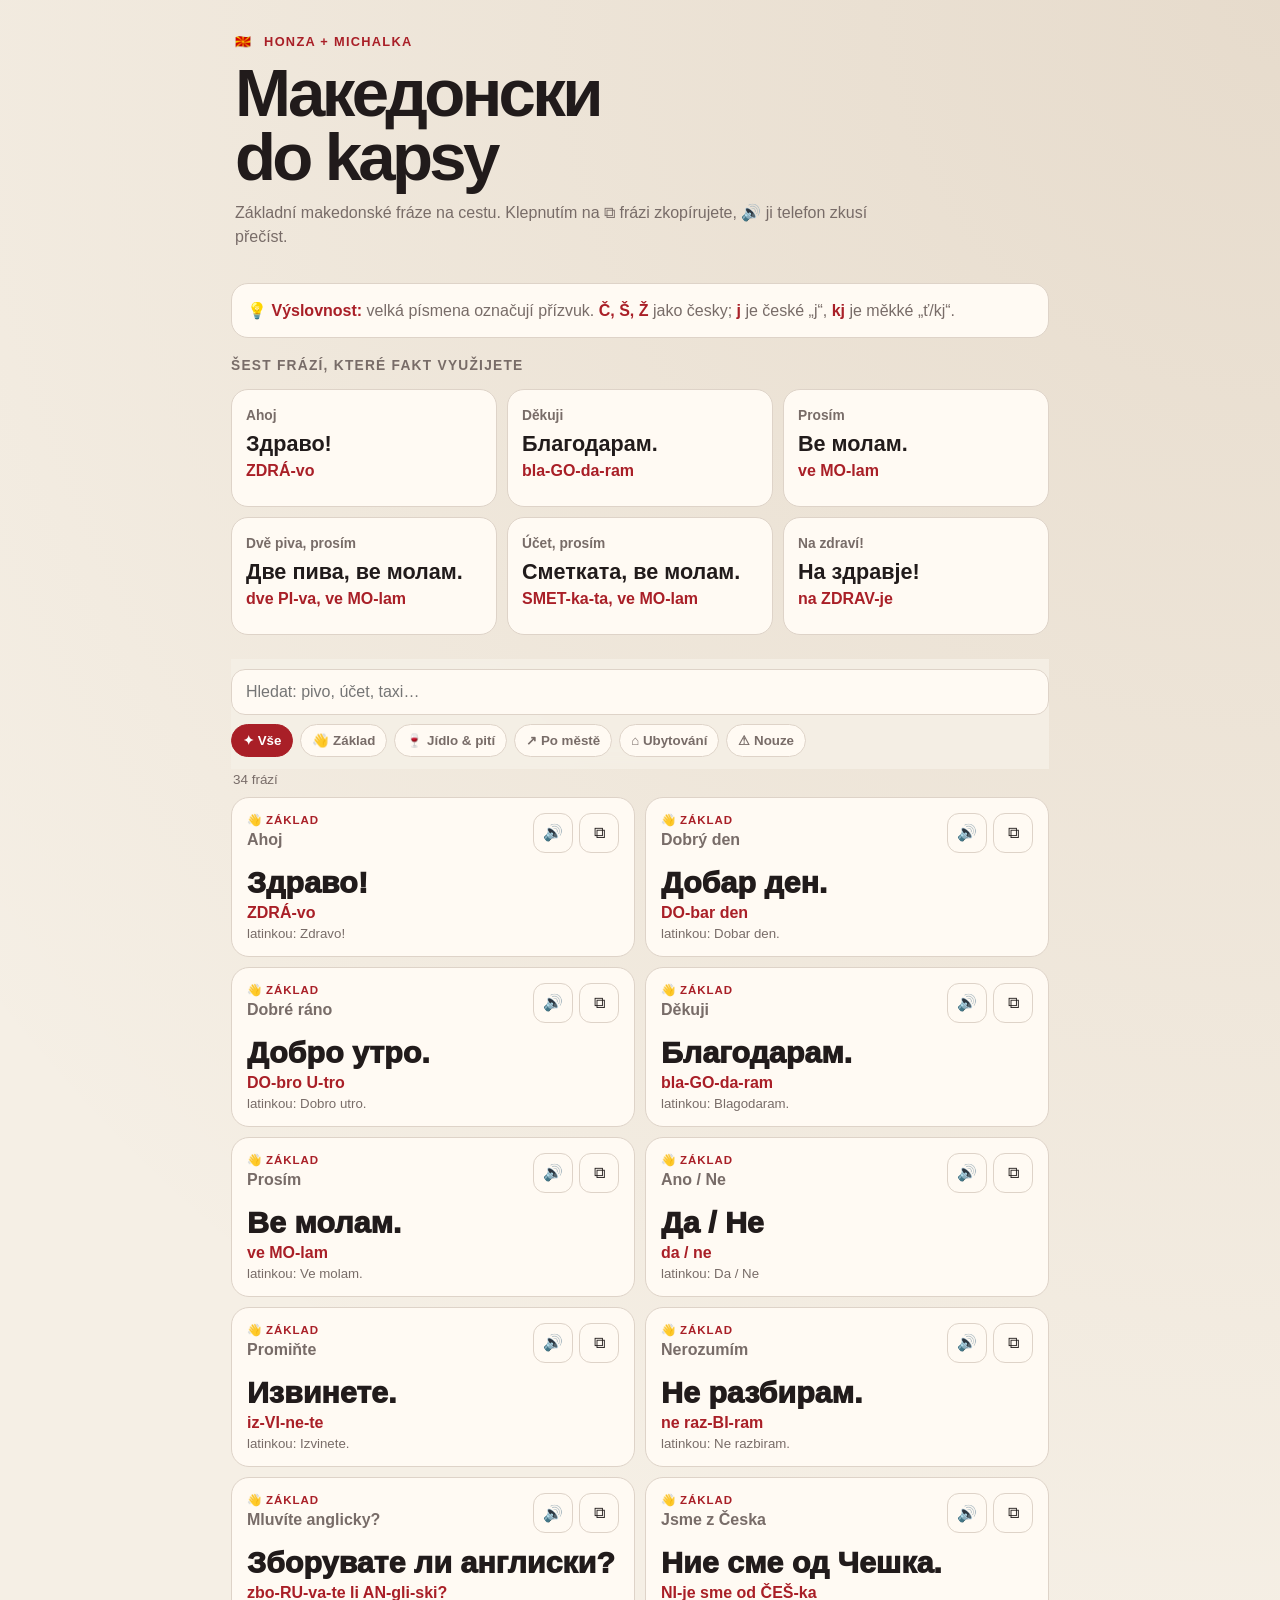
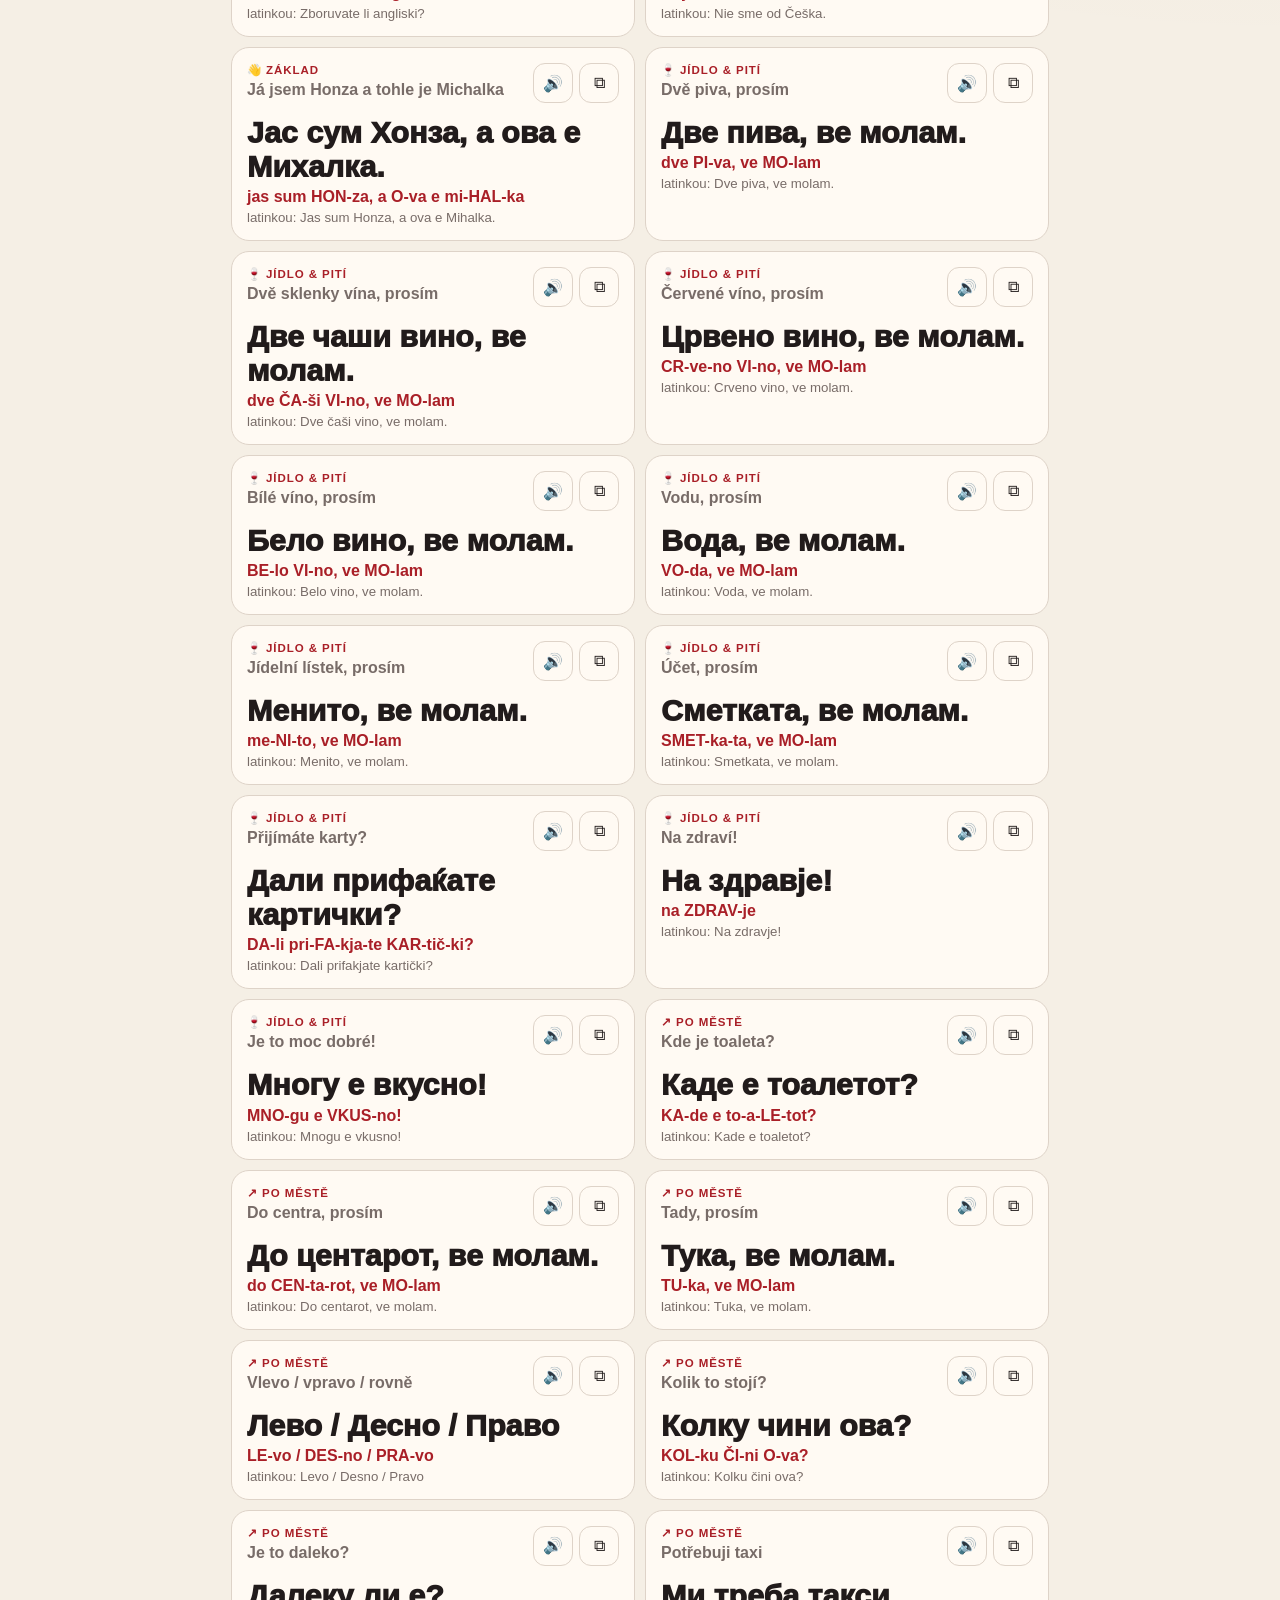
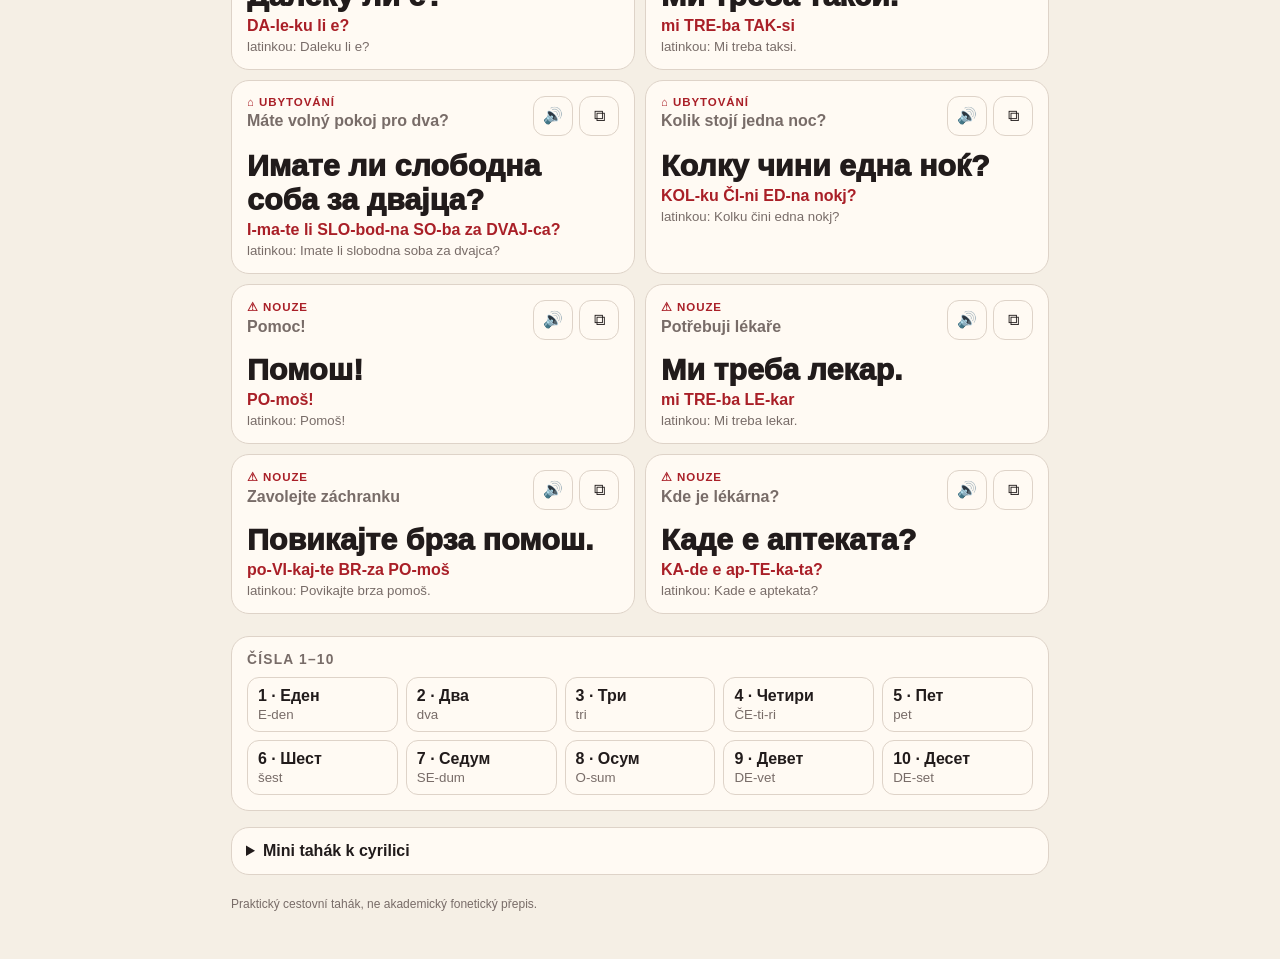
==== makedonstina.html @ fb24d863 "Add Macedonian travel phrasebook" ====
<!doctype html>
<html lang="cs">
<head>
<meta charset="utf-8">
<meta name="viewport" content="width=device-width,initial-scale=1,viewport-fit=cover">
<meta name="theme-color" content="#191313">
<meta name="apple-mobile-web-app-capable" content="yes">
<meta name="apple-mobile-web-app-title" content="Makedonština">
<title>Makedonština do kapsy</title>
<style>
:root{--bg:#f5efe5;--card:#fffaf3;--text:#211b1b;--muted:#786c68;--red:#a91f27;--line:#ded3c8}
@media(prefers-color-scheme:dark){:root{--bg:#161111;--card:#241c1c;--text:#fff7ee;--muted:#b8aaa4;--red:#ff646b;--line:#463939}}
*{box-sizing:border-box}body{margin:0;background:radial-gradient(circle at 100% 0,#7d4b171f,transparent 38%),var(--bg);color:var(--text);font-family:-apple-system,BlinkMacSystemFont,"Segoe UI",sans-serif}
main{max-width:850px;margin:auto;padding:22px 16px 48px}header{padding:12px 4px 14px}.eyebrow{color:var(--red);font-weight:900;letter-spacing:.1em;font-size:.8rem}.eyebrow span{margin-right:7px}h1{font-size:clamp(2.15rem,10vw,4.2rem);line-height:.95;letter-spacing:-.055em;margin:12px 0}.lead{color:var(--muted);line-height:1.5;margin:0;max-width:640px}
.tip{margin:20px 0;padding:15px;border:1px solid var(--line);border-radius:17px;background:var(--card);line-height:1.45;color:var(--muted)}.tip b{color:var(--red)}
.top{display:grid;grid-template-columns:repeat(2,1fr);gap:10px;margin:16px 0 24px}.quick{border:1px solid var(--line);border-radius:17px;background:var(--card);padding:14px;min-height:118px}.quick .cz{color:var(--muted);font-weight:700;font-size:.86rem}.quick .mk{font-size:1.35rem;font-weight:900;margin:9px 0 6px}.say{color:var(--red);font-weight:900}
.toolbar{position:sticky;top:0;z-index:4;padding:10px 0 12px;background:color-mix(in srgb,var(--bg) 92%,transparent);backdrop-filter:blur(14px)}input{width:100%;border:1px solid var(--line);border-radius:14px;background:var(--card);color:var(--text);padding:13px 14px;font-size:1rem;outline:none}.chips{display:flex;gap:7px;overflow:auto;padding:9px 0 0;scrollbar-width:none}.chips::-webkit-scrollbar{display:none}.chip{white-space:nowrap;border:1px solid var(--line);background:var(--card);color:var(--muted);border-radius:999px;padding:8px 11px;font-weight:800}.chip.on{background:var(--red);border-color:var(--red);color:#fff}
#count{font-size:.84rem;color:var(--muted);margin:3px 2px 10px}.cards{display:grid;gap:10px}.card{border:1px solid var(--line);border-radius:18px;background:var(--card);padding:15px}.row{display:flex;justify-content:space-between;gap:12px;align-items:flex-start}.cat{color:var(--red);font-size:.72rem;text-transform:uppercase;font-weight:900;letter-spacing:.08em}.cz{color:var(--muted);font-weight:750;margin-top:4px}.mk{font-size:clamp(1.42rem,6vw,1.9rem);font-weight:950;line-height:1.12;margin:12px 0 5px}.latin{font-size:.83rem;color:var(--muted);margin-top:4px}.buttons{display:flex;gap:6px}.icon{width:40px;height:40px;border:1px solid var(--line);border-radius:12px;background:transparent;color:var(--text);font-size:1rem}.numbers{margin-top:22px;border:1px solid var(--line);border-radius:18px;background:var(--card);padding:15px}.numbers h2{font-size:.86rem;text-transform:uppercase;letter-spacing:.09em;color:var(--muted);margin:0 0 10px}.ngrid{display:grid;grid-template-columns:repeat(2,1fr);gap:8px}.n{padding:9px 10px;border:1px solid var(--line);border-radius:12px}.n small{display:block;color:var(--muted);margin-top:2px}
details{margin-top:16px;border:1px solid var(--line);border-radius:18px;background:var(--card);padding:14px}summary{font-weight:900}.abc{color:var(--muted);line-height:1.55;margin-top:10px}.toast{position:fixed;left:50%;bottom:25px;transform:translate(-50%,15px);background:#111;color:#fff;padding:10px 13px;border-radius:999px;opacity:0;transition:.2s;pointer-events:none}.toast.show{opacity:1;transform:translate(-50%,0)}footer{margin-top:22px;color:var(--muted);font-size:.75rem}
@media(min-width:720px){.top{grid-template-columns:repeat(3,1fr)}.cards{grid-template-columns:repeat(2,1fr)}.ngrid{grid-template-columns:repeat(5,1fr)}} 
</style>
</head>
<body>
<main>
<header>
<div class="eyebrow"><span>🇲🇰</span> HONZA + MICHALKA</div>
<h1>Македонски<br>do kapsy</h1>
<p class="lead">Základní makedonské fráze na cestu. Klepnutím na ⧉ frázi zkopírujete, 🔊 ji telefon zkusí přečíst.</p>
</header>
<div class="tip">💡 <b>Výslovnost:</b> velká písmena označují přízvuk. <b>Č, Š, Ž</b> jako česky; <b>j</b> je české „j“, <b>kj</b> je měkké „ť/kj“.</div>
<section>
<h2 style="font-size:.86rem;text-transform:uppercase;letter-spacing:.09em;color:var(--muted)">Šest frází, které fakt využijete</h2>
<div class="top" id="top"></div>
</section>
<div class="toolbar">
<input id="q" placeholder="Hledat: pivo, účet, taxi…" autocomplete="off">
<div class="chips" id="chips"></div>
</div>
<div id="count"></div>
<div class="cards" id="cards"></div>
<section class="numbers">
<h2>Čísla 1–10</h2><div class="ngrid" id="numbers"></div>
</section>
<details><summary>Mini tahák k cyrilici</summary><div class="abc"><b>Ј</b> = j · <b>Ш</b> = š · <b>Ж</b> = ž · <b>Ч</b> = č · <b>Ќ</b> ≈ kj/ť · <b>Ѓ</b> ≈ gj/ď · <b>Љ</b> = lj · <b>Њ</b> = nj. Makedonština je slovanský jazyk, takže spousta slov začne dávat smysl po pár minutách.</div></details>
<footer>Praktický cestovní tahák, ne akademický fonetický přepis.</footer>
</main>
<div class="toast" id="toast">Zkopírováno</div>
<script>
const P=[
["Základ","Ahoj","Здраво!","ZDRÁ-vo","Zdravo!",1],
["Základ","Dobrý den","Добар ден.","DO-bar den","Dobar den.",0],
["Základ","Dobré ráno","Добро утро.","DO-bro U-tro","Dobro utro.",0],
["Základ","Děkuji","Благодарам.","bla-GO-da-ram","Blagodaram.",1],
["Základ","Prosím","Ве молам.","ve MO-lam","Ve molam.",1],
["Základ","Ano / Ne","Да / Не","da / ne","Da / Ne",0],
["Základ","Promiňte","Извинете.","iz-VI-ne-te","Izvinete.",0],
["Základ","Nerozumím","Не разбирам.","ne raz-BI-ram","Ne razbiram.",0],
["Základ","Mluvíte anglicky?","Зборувате ли англиски?","zbo-RU-va-te li AN-gli-ski?","Zboruvate li angliski?",0],
["Základ","Jsme z Česka","Ние сме од Чешка.","NI-je sme od ČEŠ-ka","Nie sme od Češka.",0],
["Základ","Já jsem Honza a tohle je Michalka","Јас сум Хонза, а ова е Михалка.","jas sum HON-za, a O-va e mi-HAL-ka","Jas sum Honza, a ova e Mihalka.",0],
["Jídlo & pití","Dvě piva, prosím","Две пива, ве молам.","dve PI-va, ve MO-lam","Dve piva, ve molam.",1],
["Jídlo & pití","Dvě sklenky vína, prosím","Две чаши вино, ве молам.","dve ČA-ši VI-no, ve MO-lam","Dve čaši vino, ve molam.",0],
["Jídlo & pití","Červené víno, prosím","Црвено вино, ве молам.","CR-ve-no VI-no, ve MO-lam","Crveno vino, ve molam.",0],
["Jídlo & pití","Bílé víno, prosím","Бело вино, ве молам.","BE-lo VI-no, ve MO-lam","Belo vino, ve molam.",0],
["Jídlo & pití","Vodu, prosím","Вода, ве молам.","VO-da, ve MO-lam","Voda, ve molam.",0],
["Jídlo & pití","Jídelní lístek, prosím","Менито, ве молам.","me-NI-to, ve MO-lam","Menito, ve molam.",0],
["Jídlo & pití","Účet, prosím","Сметката, ве молам.","SMET-ka-ta, ve MO-lam","Smetkata, ve molam.",1],
["Jídlo & pití","Přijímáte karty?","Дали прифаќате картички?","DA-li pri-FA-kja-te KAR-tič-ki?","Dali prifakjate kartički?",0],
["Jídlo & pití","Na zdraví!","На здравје!","na ZDRAV-je","Na zdravje!",1],
["Jídlo & pití","Je to moc dobré!","Многу е вкусно!","MNO-gu e VKUS-no!","Mnogu e vkusno!",0],
["Po městě","Kde je toaleta?","Каде е тоалетот?","KA-de e to-a-LE-tot?","Kade e toaletot?",0],
["Po městě","Do centra, prosím","До центарот, ве молам.","do CEN-ta-rot, ve MO-lam","Do centarot, ve molam.",0],
["Po městě","Tady, prosím","Тука, ве молам.","TU-ka, ve MO-lam","Tuka, ve molam.",0],
["Po městě","Vlevo / vpravo / rovně","Лево / Десно / Право","LE-vo / DES-no / PRA-vo","Levo / Desno / Pravo",0],
["Po městě","Kolik to stojí?","Колку чини ова?","KOL-ku ČI-ni O-va?","Kolku čini ova?",0],
["Po městě","Je to daleko?","Далеку ли е?","DA-le-ku li e?","Daleku li e?",0],
["Po městě","Potřebuji taxi","Ми треба такси.","mi TRE-ba TAK-si","Mi treba taksi.",0],
["Ubytování","Máte volný pokoj pro dva?","Имате ли слободна соба за двајца?","I-ma-te li SLO-bod-na SO-ba za DVAJ-ca?","Imate li slobodna soba za dvajca?",0],
["Ubytování","Kolik stojí jedna noc?","Колку чини една ноќ?","KOL-ku ČI-ni ED-na nokj?","Kolku čini edna nokj?",0],
["Nouze","Pomoc!","Помош!","PO-moš!","Pomoš!",0],
["Nouze","Potřebuji lékaře","Ми треба лекар.","mi TRE-ba LE-kar","Mi treba lekar.",0],
["Nouze","Zavolejte záchranku","Повикајте брза помош.","po-VI-kaj-te BR-za PO-moš","Povikajte brza pomoš.",0],
["Nouze","Kde je lékárna?","Каде е аптеката?","KA-de e ap-TE-ka-ta?","Kade e aptekata?",0]
];
const N=[["1","Еден","E-den"],["2","Два","dva"],["3","Три","tri"],["4","Четири","ČE-ti-ri"],["5","Пет","pet"],["6","Шест","šest"],["7","Седум","SE-dum"],["8","Осум","O-sum"],["9","Девет","DE-vet"],["10","Десет","DE-set"]];
let cat="Vše"; const cats=["Vše",...new Set(P.map(x=>x[0]))], icons={"Vše":"✦","Základ":"👋","Jídlo & pití":"🍷","Po městě":"↗","Ubytování":"⌂","Nouze":"⚠"};
const esc=s=>String(s).replace(/[&<>"']/g,c=>({"&":"&amp;","<":"&lt;",">":"&gt;",'"':"&quot;","'":"&#39;"}[c]));
const norm=s=>s.toLowerCase().normalize("NFD").replace(/[\u0300-\u036f]/g,"");
function toast(t){let x=document.querySelector("#toast");x.textContent=t;x.classList.add("show");setTimeout(()=>x.classList.remove("show"),1100)}
async function copy(t){try{await navigator.clipboard.writeText(t)}catch(e){let a=document.createElement("textarea");a.value=t;document.body.append(a);a.select();document.execCommand("copy");a.remove()}toast("Zkopírováno")}
function speak(t){if(!speechSynthesis)return toast("Hlas není dostupný");speechSynthesis.cancel();let u=new SpeechSynthesisUtterance(t);u.lang="mk-MK";u.rate=.78;speechSynthesis.speak(u)}
function renderTop(){document.querySelector("#top").innerHTML=P.filter(x=>x[5]).slice(0,6).map(x=>`<div class="quick"><div class="cz">${esc(x[1])}</div><div class="mk" lang="mk">${esc(x[2])}</div><div class="say">${esc(x[3])}</div></div>`).join("")}
function renderChips(){document.querySelector("#chips").innerHTML=cats.map(c=>`<button class="chip ${c===cat?"on":""}" data-c="${esc(c)}">${icons[c]||"•"} ${esc(c)}</button>`).join("");document.querySelectorAll(".chip").forEach(b=>b.onclick=()=>{cat=b.dataset.c;renderChips();render()})}
function render(){let q=norm(document.querySelector("#q").value),v=P.filter(x=>(cat==="Vše"||x[0]===cat)&&(!q||norm(x.join(" ")).includes(q)));document.querySelector("#count").textContent=`${v.length} frází`;document.querySelector("#cards").innerHTML=v.map(x=>`<article class="card"><div class="row"><div><div class="cat">${icons[x[0]]||"•"} ${esc(x[0])}</div><div class="cz">${esc(x[1])}</div></div><div class="buttons"><button class="icon" data-s="${esc(x[2])}">🔊</button><button class="icon" data-c="${esc(x[2])}">⧉</button></div></div><div class="mk" lang="mk">${esc(x[2])}</div><div class="say">${esc(x[3])}</div><div class="latin">latinkou: ${esc(x[4])}</div></article>`).join("");document.querySelectorAll("[data-s]").forEach(b=>b.onclick=()=>speak(b.dataset.s));document.querySelectorAll(".icon[data-c]").forEach(b=>b.onclick=()=>copy(b.dataset.c))}
document.querySelector("#numbers").innerHTML=N.map(x=>`<div class="n"><b>${x[0]} · ${x[1]}</b><small>${x[2]}</small></div>`).join("");
document.querySelector("#q").oninput=render;renderTop();renderChips();render();
</script>
</body>
</html>
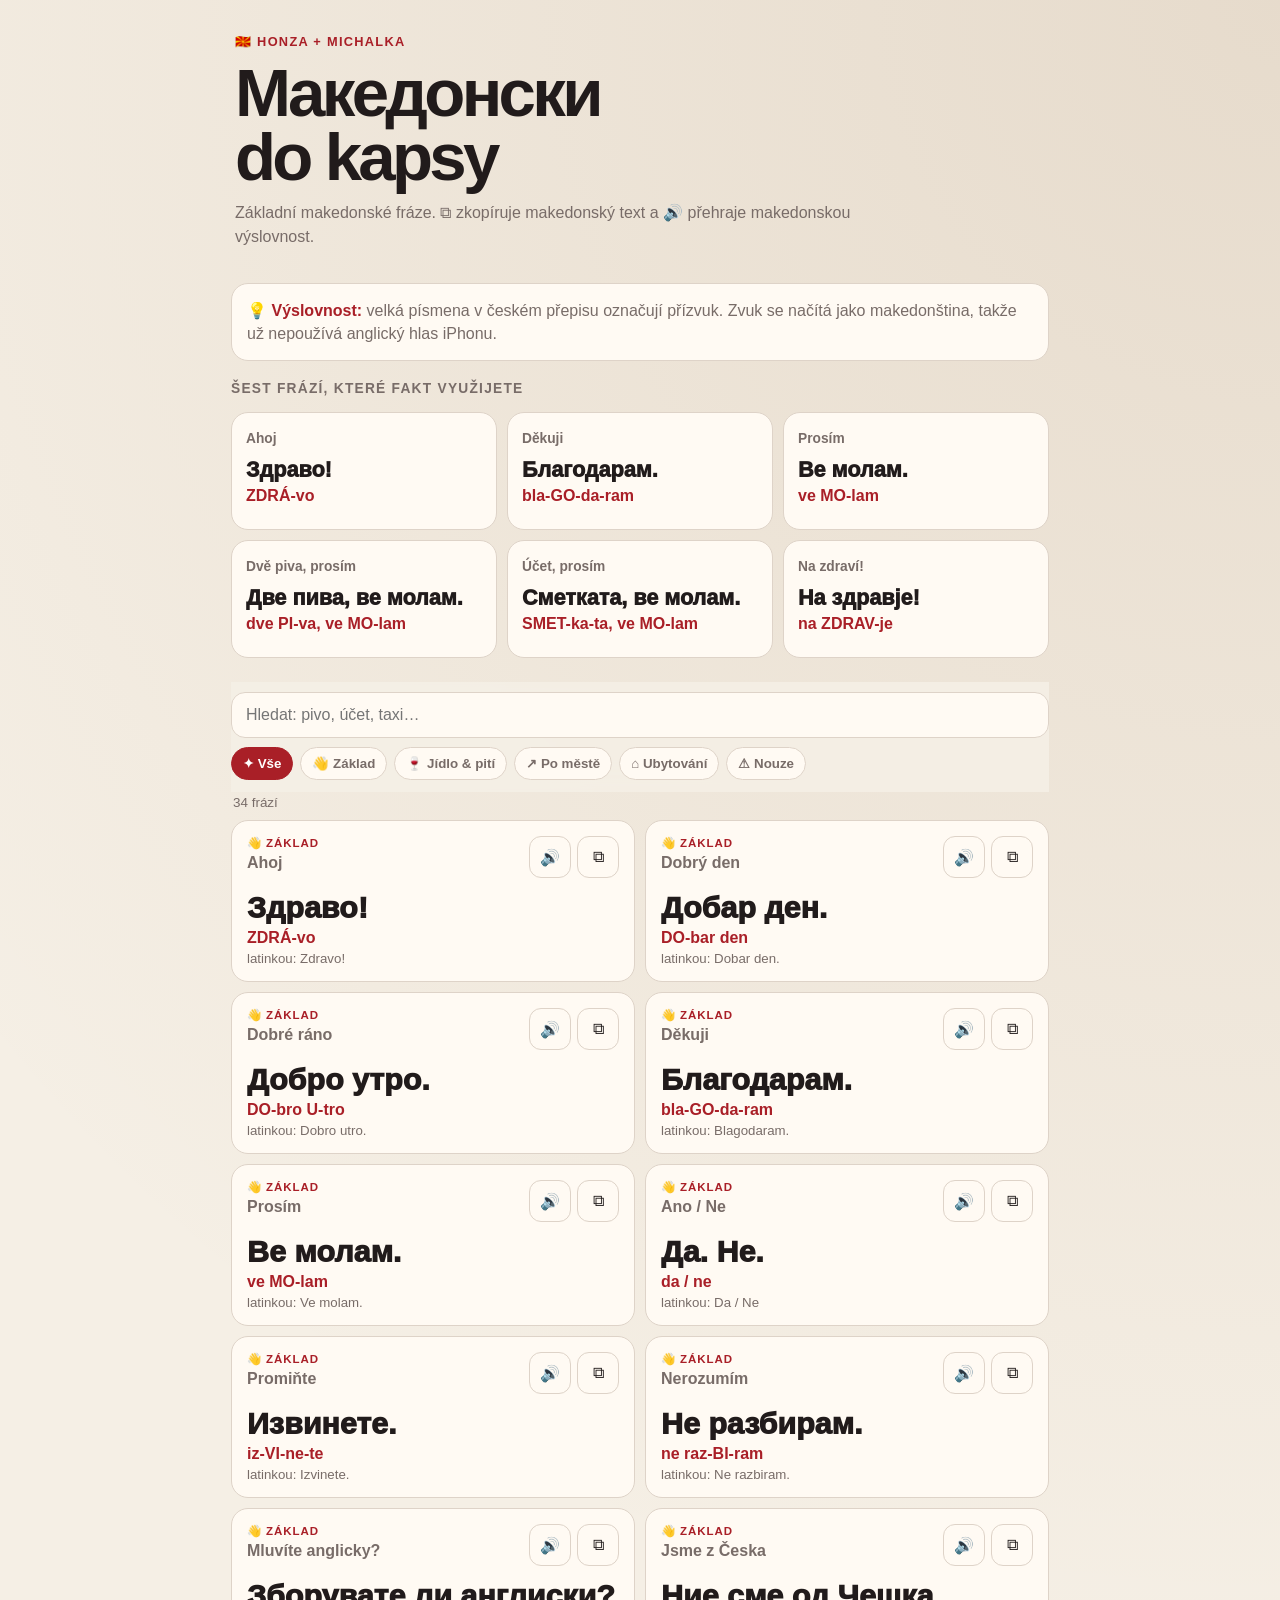
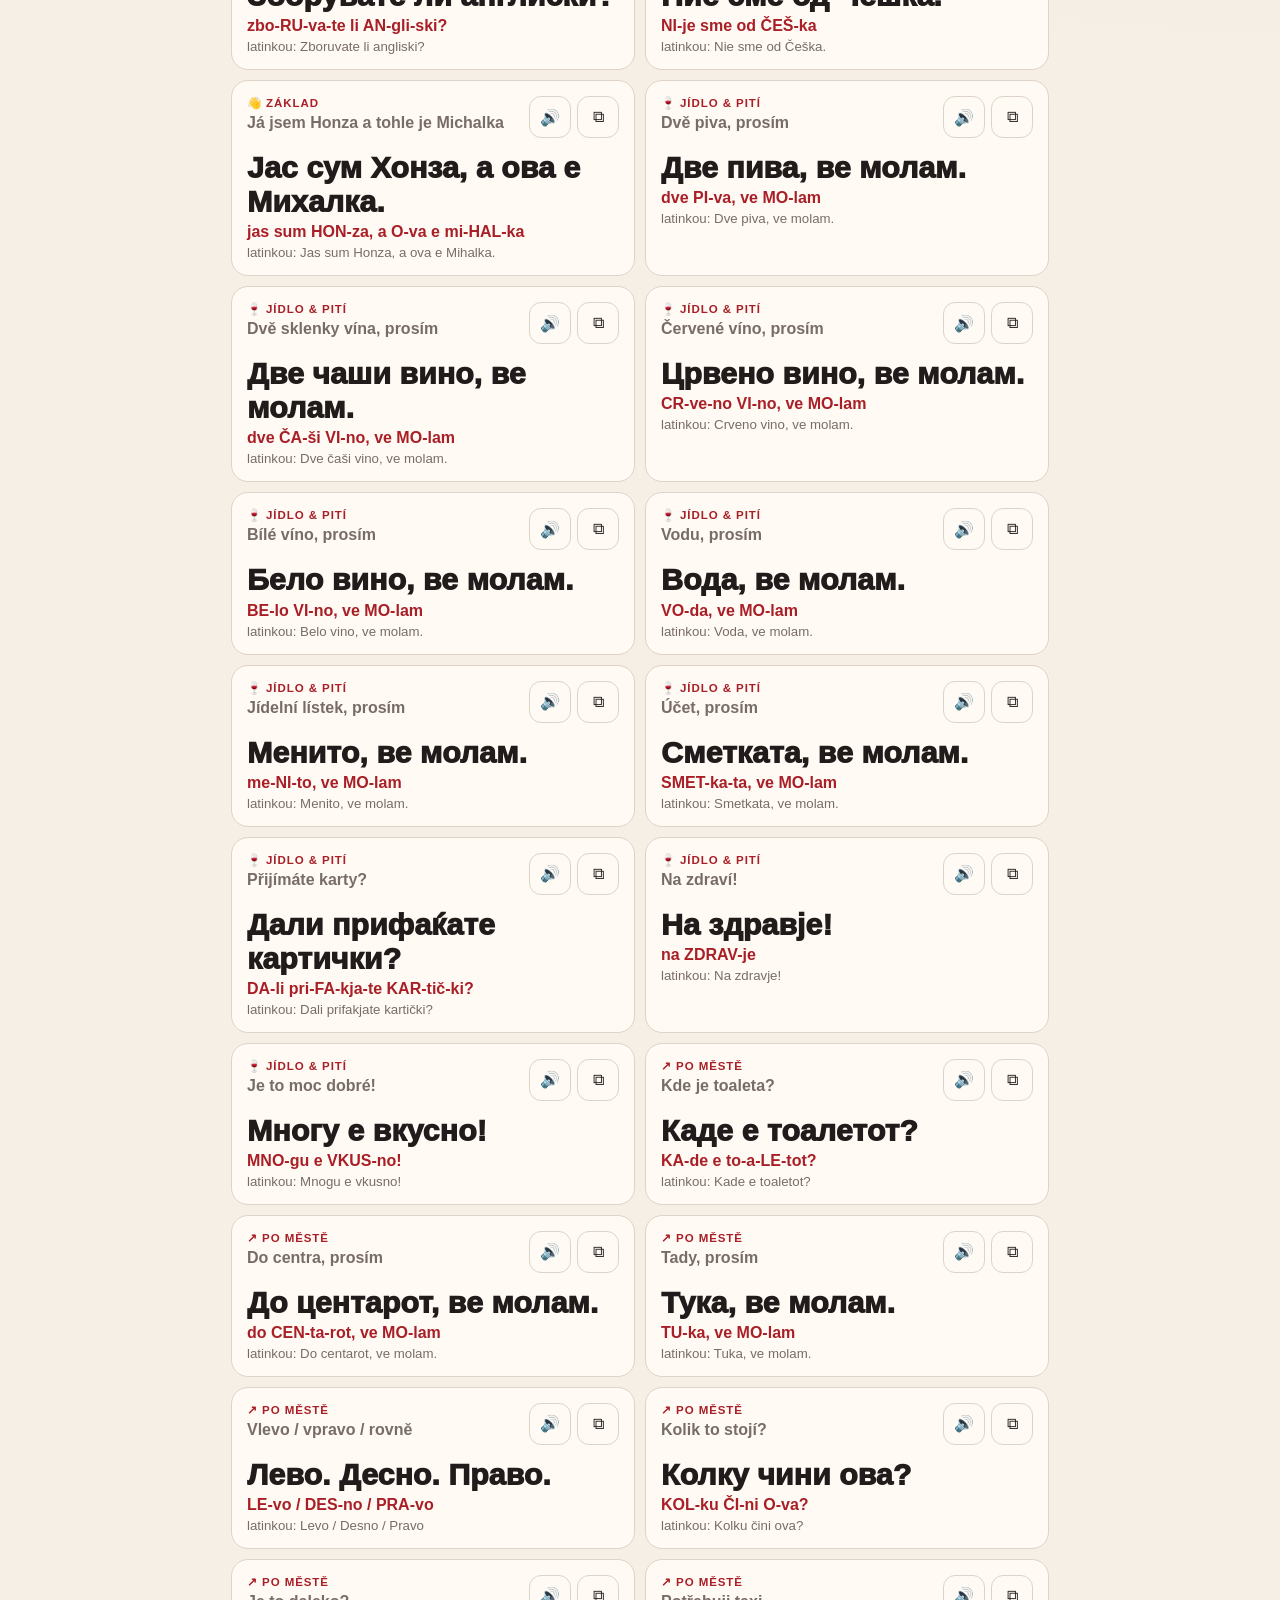
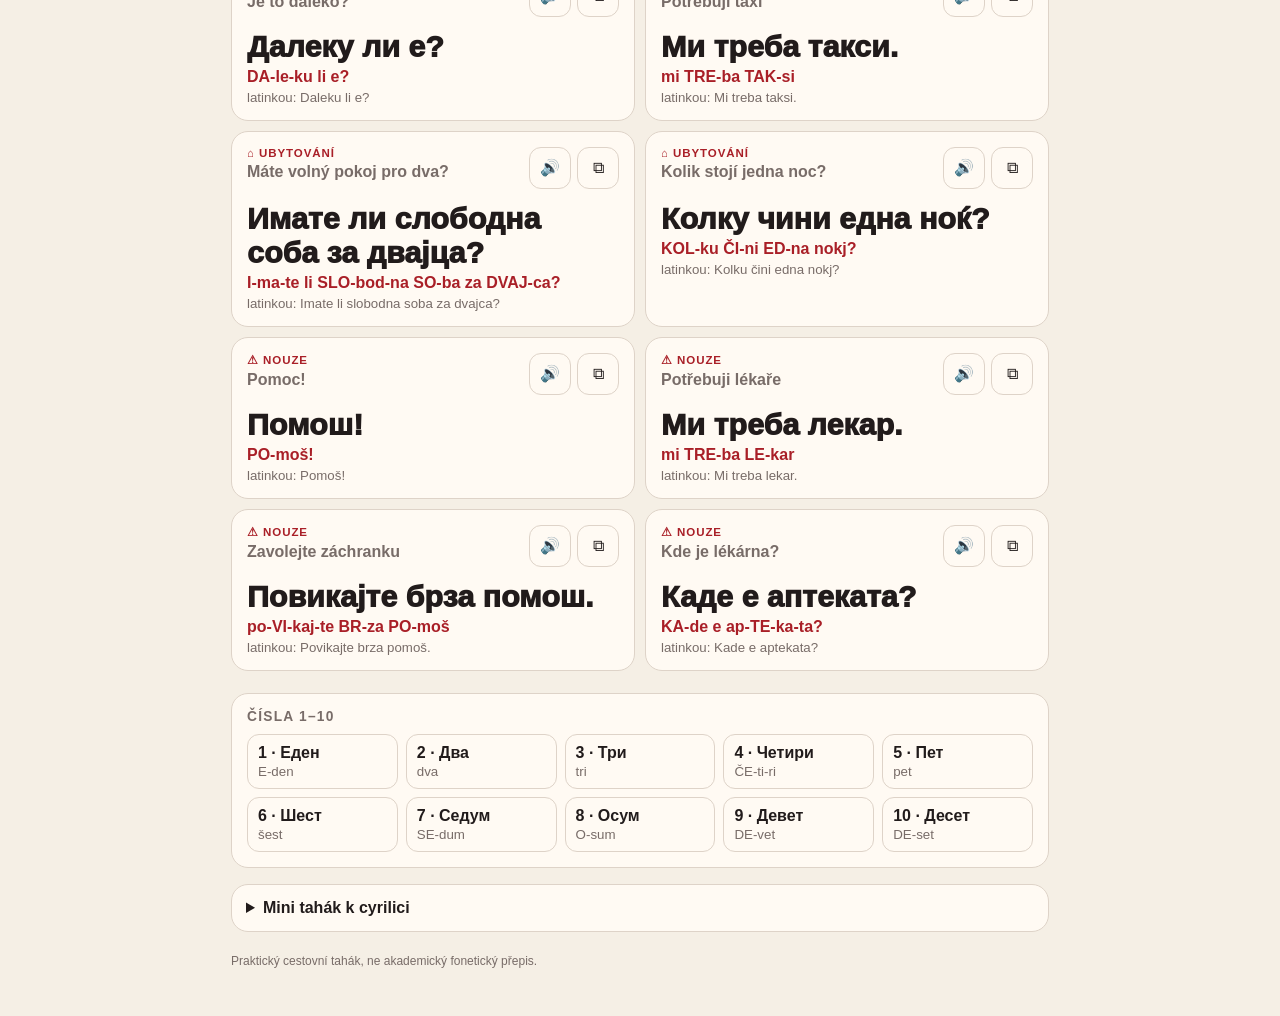
==== commit 175ab047: "Use real Macedonian pronunciation audio" ====
--- a/makedonstina.html
+++ b/makedonstina.html
@@ -10,90 +10,34 @@
 <style>
 :root{--bg:#f5efe5;--card:#fffaf3;--text:#211b1b;--muted:#786c68;--red:#a91f27;--line:#ded3c8}
 @media(prefers-color-scheme:dark){:root{--bg:#161111;--card:#241c1c;--text:#fff7ee;--muted:#b8aaa4;--red:#ff646b;--line:#463939}}
-*{box-sizing:border-box}body{margin:0;background:radial-gradient(circle at 100% 0,#7d4b171f,transparent 38%),var(--bg);color:var(--text);font-family:-apple-system,BlinkMacSystemFont,"Segoe UI",sans-serif}
-main{max-width:850px;margin:auto;padding:22px 16px 48px}header{padding:12px 4px 14px}.eyebrow{color:var(--red);font-weight:900;letter-spacing:.1em;font-size:.8rem}.eyebrow span{margin-right:7px}h1{font-size:clamp(2.15rem,10vw,4.2rem);line-height:.95;letter-spacing:-.055em;margin:12px 0}.lead{color:var(--muted);line-height:1.5;margin:0;max-width:640px}
-.tip{margin:20px 0;padding:15px;border:1px solid var(--line);border-radius:17px;background:var(--card);line-height:1.45;color:var(--muted)}.tip b{color:var(--red)}
-.top{display:grid;grid-template-columns:repeat(2,1fr);gap:10px;margin:16px 0 24px}.quick{border:1px solid var(--line);border-radius:17px;background:var(--card);padding:14px;min-height:118px}.quick .cz{color:var(--muted);font-weight:700;font-size:.86rem}.quick .mk{font-size:1.35rem;font-weight:900;margin:9px 0 6px}.say{color:var(--red);font-weight:900}
-.toolbar{position:sticky;top:0;z-index:4;padding:10px 0 12px;background:color-mix(in srgb,var(--bg) 92%,transparent);backdrop-filter:blur(14px)}input{width:100%;border:1px solid var(--line);border-radius:14px;background:var(--card);color:var(--text);padding:13px 14px;font-size:1rem;outline:none}.chips{display:flex;gap:7px;overflow:auto;padding:9px 0 0;scrollbar-width:none}.chips::-webkit-scrollbar{display:none}.chip{white-space:nowrap;border:1px solid var(--line);background:var(--card);color:var(--muted);border-radius:999px;padding:8px 11px;font-weight:800}.chip.on{background:var(--red);border-color:var(--red);color:#fff}
-#count{font-size:.84rem;color:var(--muted);margin:3px 2px 10px}.cards{display:grid;gap:10px}.card{border:1px solid var(--line);border-radius:18px;background:var(--card);padding:15px}.row{display:flex;justify-content:space-between;gap:12px;align-items:flex-start}.cat{color:var(--red);font-size:.72rem;text-transform:uppercase;font-weight:900;letter-spacing:.08em}.cz{color:var(--muted);font-weight:750;margin-top:4px}.mk{font-size:clamp(1.42rem,6vw,1.9rem);font-weight:950;line-height:1.12;margin:12px 0 5px}.latin{font-size:.83rem;color:var(--muted);margin-top:4px}.buttons{display:flex;gap:6px}.icon{width:40px;height:40px;border:1px solid var(--line);border-radius:12px;background:transparent;color:var(--text);font-size:1rem}.numbers{margin-top:22px;border:1px solid var(--line);border-radius:18px;background:var(--card);padding:15px}.numbers h2{font-size:.86rem;text-transform:uppercase;letter-spacing:.09em;color:var(--muted);margin:0 0 10px}.ngrid{display:grid;grid-template-columns:repeat(2,1fr);gap:8px}.n{padding:9px 10px;border:1px solid var(--line);border-radius:12px}.n small{display:block;color:var(--muted);margin-top:2px}
-details{margin-top:16px;border:1px solid var(--line);border-radius:18px;background:var(--card);padding:14px}summary{font-weight:900}.abc{color:var(--muted);line-height:1.55;margin-top:10px}.toast{position:fixed;left:50%;bottom:25px;transform:translate(-50%,15px);background:#111;color:#fff;padding:10px 13px;border-radius:999px;opacity:0;transition:.2s;pointer-events:none}.toast.show{opacity:1;transform:translate(-50%,0)}footer{margin-top:22px;color:var(--muted);font-size:.75rem}
-@media(min-width:720px){.top{grid-template-columns:repeat(3,1fr)}.cards{grid-template-columns:repeat(2,1fr)}.ngrid{grid-template-columns:repeat(5,1fr)}} 
+*{box-sizing:border-box}body{margin:0;background:radial-gradient(circle at 100% 0,#7d4b171f,transparent 38%),var(--bg);color:var(--text);font-family:-apple-system,BlinkMacSystemFont,"Segoe UI",sans-serif}main{max-width:850px;margin:auto;padding:22px 16px 48px}header{padding:12px 4px 14px}.eyebrow{color:var(--red);font-weight:900;letter-spacing:.1em;font-size:.8rem}h1{font-size:clamp(2.15rem,10vw,4.2rem);line-height:.95;letter-spacing:-.055em;margin:12px 0}.lead{color:var(--muted);line-height:1.5;margin:0;max-width:640px}.tip{margin:20px 0;padding:15px;border:1px solid var(--line);border-radius:17px;background:var(--card);line-height:1.45;color:var(--muted)}.tip b{color:var(--red)}.top{display:grid;grid-template-columns:repeat(2,1fr);gap:10px;margin:16px 0 24px}.quick,.card,.numbers,details{border:1px solid var(--line);border-radius:17px;background:var(--card)}.quick{padding:14px;min-height:118px}.quick .cz{font-size:.86rem}.quick .mk{font-size:1.35rem}.toolbar{position:sticky;top:0;z-index:4;padding:10px 0 12px;background:color-mix(in srgb,var(--bg) 92%,transparent);backdrop-filter:blur(14px)}input{width:100%;border:1px solid var(--line);border-radius:14px;background:var(--card);color:var(--text);padding:13px 14px;font-size:1rem;outline:none}.chips{display:flex;gap:7px;overflow:auto;padding:9px 0 0;scrollbar-width:none}.chips::-webkit-scrollbar{display:none}.chip{white-space:nowrap;border:1px solid var(--line);background:var(--card);color:var(--muted);border-radius:999px;padding:8px 11px;font-weight:800}.chip.on{background:var(--red);border-color:var(--red);color:#fff}#count{font-size:.84rem;color:var(--muted);margin:3px 2px 10px}.cards{display:grid;gap:10px}.card{padding:15px}.row{display:flex;justify-content:space-between;gap:12px;align-items:flex-start}.cat{color:var(--red);font-size:.72rem;text-transform:uppercase;font-weight:900;letter-spacing:.08em}.cz{color:var(--muted);font-weight:750;margin-top:4px}.mk{font-size:clamp(1.42rem,6vw,1.9rem);font-weight:950;line-height:1.12;margin:12px 0 5px}.say{color:var(--red);font-weight:900}.latin{font-size:.83rem;color:var(--muted);margin-top:4px}.buttons{display:flex;gap:6px}.icon{width:42px;height:42px;border:1px solid var(--line);border-radius:12px;background:transparent;color:var(--text);font-size:1rem}.icon.playing{background:var(--red);border-color:var(--red);color:#fff}.numbers{margin-top:22px;padding:15px}.numbers h2{font-size:.86rem;text-transform:uppercase;letter-spacing:.09em;color:var(--muted);margin:0 0 10px}.ngrid{display:grid;grid-template-columns:repeat(2,1fr);gap:8px}.n{padding:9px 10px;border:1px solid var(--line);border-radius:12px}.n small{display:block;color:var(--muted);margin-top:2px}details{margin-top:16px;padding:14px}summary{font-weight:900}.abc{color:var(--muted);line-height:1.55;margin-top:10px}.toast{position:fixed;left:50%;bottom:25px;transform:translate(-50%,15px);background:#111;color:#fff;padding:10px 13px;border-radius:999px;opacity:0;transition:.2s;pointer-events:none}.toast.show{opacity:1;transform:translate(-50%,0)}footer{margin-top:22px;color:var(--muted);font-size:.75rem}@media(min-width:720px){.top{grid-template-columns:repeat(3,1fr)}.cards{grid-template-columns:repeat(2,1fr)}.ngrid{grid-template-columns:repeat(5,1fr)}}
 </style>
 </head>
 <body>
 <main>
-<header>
-<div class="eyebrow"><span>🇲🇰</span> HONZA + MICHALKA</div>
-<h1>Македонски<br>do kapsy</h1>
-<p class="lead">Základní makedonské fráze na cestu. Klepnutím na ⧉ frázi zkopírujete, 🔊 ji telefon zkusí přečíst.</p>
-</header>
-<div class="tip">💡 <b>Výslovnost:</b> velká písmena označují přízvuk. <b>Č, Š, Ž</b> jako česky; <b>j</b> je české „j“, <b>kj</b> je měkké „ť/kj“.</div>
-<section>
-<h2 style="font-size:.86rem;text-transform:uppercase;letter-spacing:.09em;color:var(--muted)">Šest frází, které fakt využijete</h2>
-<div class="top" id="top"></div>
-</section>
-<div class="toolbar">
-<input id="q" placeholder="Hledat: pivo, účet, taxi…" autocomplete="off">
-<div class="chips" id="chips"></div>
-</div>
-<div id="count"></div>
-<div class="cards" id="cards"></div>
-<section class="numbers">
-<h2>Čísla 1–10</h2><div class="ngrid" id="numbers"></div>
-</section>
-<details><summary>Mini tahák k cyrilici</summary><div class="abc"><b>Ј</b> = j · <b>Ш</b> = š · <b>Ж</b> = ž · <b>Ч</b> = č · <b>Ќ</b> ≈ kj/ť · <b>Ѓ</b> ≈ gj/ď · <b>Љ</b> = lj · <b>Њ</b> = nj. Makedonština je slovanský jazyk, takže spousta slov začne dávat smysl po pár minutách.</div></details>
+<header><div class="eyebrow">🇲🇰 HONZA + MICHALKA</div><h1>Македонски<br>do kapsy</h1><p class="lead">Základní makedonské fráze. ⧉ zkopíruje makedonský text a 🔊 přehraje makedonskou výslovnost.</p></header>
+<div class="tip">💡 <b>Výslovnost:</b> velká písmena v českém přepisu označují přízvuk. Zvuk se načítá jako makedonština, takže už nepoužívá anglický hlas iPhonu.</div>
+<section><h2 style="font-size:.86rem;text-transform:uppercase;letter-spacing:.09em;color:var(--muted)">Šest frází, které fakt využijete</h2><div class="top" id="top"></div></section>
+<div class="toolbar"><input id="q" placeholder="Hledat: pivo, účet, taxi…" autocomplete="off"><div class="chips" id="chips"></div></div><div id="count"></div><div class="cards" id="cards"></div>
+<section class="numbers"><h2>Čísla 1–10</h2><div class="ngrid" id="numbers"></div></section>
+<details><summary>Mini tahák k cyrilici</summary><div class="abc"><b>Ј</b> = j · <b>Ш</b> = š · <b>Ж</b> = ž · <b>Ч</b> = č · <b>Ќ</b> ≈ kj/ť · <b>Ѓ</b> ≈ gj/ď · <b>Љ</b> = lj · <b>Њ</b> = nj.</div></details>
 <footer>Praktický cestovní tahák, ne akademický fonetický přepis.</footer>
-</main>
-<div class="toast" id="toast">Zkopírováno</div>
+</main><div class="toast" id="toast">Zkopírováno</div>
 <script>
 const P=[
-["Základ","Ahoj","Здраво!","ZDRÁ-vo","Zdravo!",1],
-["Základ","Dobrý den","Добар ден.","DO-bar den","Dobar den.",0],
-["Základ","Dobré ráno","Добро утро.","DO-bro U-tro","Dobro utro.",0],
-["Základ","Děkuji","Благодарам.","bla-GO-da-ram","Blagodaram.",1],
-["Základ","Prosím","Ве молам.","ve MO-lam","Ve molam.",1],
-["Základ","Ano / Ne","Да / Не","da / ne","Da / Ne",0],
-["Základ","Promiňte","Извинете.","iz-VI-ne-te","Izvinete.",0],
-["Základ","Nerozumím","Не разбирам.","ne raz-BI-ram","Ne razbiram.",0],
-["Základ","Mluvíte anglicky?","Зборувате ли англиски?","zbo-RU-va-te li AN-gli-ski?","Zboruvate li angliski?",0],
-["Základ","Jsme z Česka","Ние сме од Чешка.","NI-je sme od ČEŠ-ka","Nie sme od Češka.",0],
-["Základ","Já jsem Honza a tohle je Michalka","Јас сум Хонза, а ова е Михалка.","jas sum HON-za, a O-va e mi-HAL-ka","Jas sum Honza, a ova e Mihalka.",0],
-["Jídlo & pití","Dvě piva, prosím","Две пива, ве молам.","dve PI-va, ve MO-lam","Dve piva, ve molam.",1],
-["Jídlo & pití","Dvě sklenky vína, prosím","Две чаши вино, ве молам.","dve ČA-ši VI-no, ve MO-lam","Dve čaši vino, ve molam.",0],
-["Jídlo & pití","Červené víno, prosím","Црвено вино, ве молам.","CR-ve-no VI-no, ve MO-lam","Crveno vino, ve molam.",0],
-["Jídlo & pití","Bílé víno, prosím","Бело вино, ве молам.","BE-lo VI-no, ve MO-lam","Belo vino, ve molam.",0],
-["Jídlo & pití","Vodu, prosím","Вода, ве молам.","VO-da, ve MO-lam","Voda, ve molam.",0],
-["Jídlo & pití","Jídelní lístek, prosím","Менито, ве молам.","me-NI-to, ve MO-lam","Menito, ve molam.",0],
-["Jídlo & pití","Účet, prosím","Сметката, ве молам.","SMET-ka-ta, ve MO-lam","Smetkata, ve molam.",1],
-["Jídlo & pití","Přijímáte karty?","Дали прифаќате картички?","DA-li pri-FA-kja-te KAR-tič-ki?","Dali prifakjate kartički?",0],
-["Jídlo & pití","Na zdraví!","На здравје!","na ZDRAV-je","Na zdravje!",1],
-["Jídlo & pití","Je to moc dobré!","Многу е вкусно!","MNO-gu e VKUS-no!","Mnogu e vkusno!",0],
-["Po městě","Kde je toaleta?","Каде е тоалетот?","KA-de e to-a-LE-tot?","Kade e toaletot?",0],
-["Po městě","Do centra, prosím","До центарот, ве молам.","do CEN-ta-rot, ve MO-lam","Do centarot, ve molam.",0],
-["Po městě","Tady, prosím","Тука, ве молам.","TU-ka, ve MO-lam","Tuka, ve molam.",0],
-["Po městě","Vlevo / vpravo / rovně","Лево / Десно / Право","LE-vo / DES-no / PRA-vo","Levo / Desno / Pravo",0],
-["Po městě","Kolik to stojí?","Колку чини ова?","KOL-ku ČI-ni O-va?","Kolku čini ova?",0],
-["Po městě","Je to daleko?","Далеку ли е?","DA-le-ku li e?","Daleku li e?",0],
-["Po městě","Potřebuji taxi","Ми треба такси.","mi TRE-ba TAK-si","Mi treba taksi.",0],
-["Ubytování","Máte volný pokoj pro dva?","Имате ли слободна соба за двајца?","I-ma-te li SLO-bod-na SO-ba za DVAJ-ca?","Imate li slobodna soba za dvajca?",0],
-["Ubytování","Kolik stojí jedna noc?","Колку чини една ноќ?","KOL-ku ČI-ni ED-na nokj?","Kolku čini edna nokj?",0],
-["Nouze","Pomoc!","Помош!","PO-moš!","Pomoš!",0],
-["Nouze","Potřebuji lékaře","Ми треба лекар.","mi TRE-ba LE-kar","Mi treba lekar.",0],
-["Nouze","Zavolejte záchranku","Повикајте брза помош.","po-VI-kaj-te BR-za PO-moš","Povikajte brza pomoš.",0],
-["Nouze","Kde je lékárna?","Каде е аптеката?","KA-de e ap-TE-ka-ta?","Kade e aptekata?",0]
-];
+["Základ","Ahoj","Здраво!","ZDRÁ-vo","Zdravo!",1],["Základ","Dobrý den","Добар ден.","DO-bar den","Dobar den.",0],["Základ","Dobré ráno","Добро утро.","DO-bro U-tro","Dobro utro.",0],["Základ","Děkuji","Благодарам.","bla-GO-da-ram","Blagodaram.",1],["Základ","Prosím","Ве молам.","ve MO-lam","Ve molam.",1],["Základ","Ano / Ne","Да. Не.","da / ne","Da / Ne",0],["Základ","Promiňte","Извинете.","iz-VI-ne-te","Izvinete.",0],["Základ","Nerozumím","Не разбирам.","ne raz-BI-ram","Ne razbiram.",0],["Základ","Mluvíte anglicky?","Зборувате ли англиски?","zbo-RU-va-te li AN-gli-ski?","Zboruvate li angliski?",0],["Základ","Jsme z Česka","Ние сме од Чешка.","NI-je sme od ČEŠ-ka","Nie sme od Češka.",0],["Základ","Já jsem Honza a tohle je Michalka","Јас сум Хонза, а ова е Михалка.","jas sum HON-za, a O-va e mi-HAL-ka","Jas sum Honza, a ova e Mihalka.",0],
+["Jídlo & pití","Dvě piva, prosím","Две пива, ве молам.","dve PI-va, ve MO-lam","Dve piva, ve molam.",1],["Jídlo & pití","Dvě sklenky vína, prosím","Две чаши вино, ве молам.","dve ČA-ši VI-no, ve MO-lam","Dve čaši vino, ve molam.",0],["Jídlo & pití","Červené víno, prosím","Црвено вино, ве молам.","CR-ve-no VI-no, ve MO-lam","Crveno vino, ve molam.",0],["Jídlo & pití","Bílé víno, prosím","Бело вино, ве молам.","BE-lo VI-no, ve MO-lam","Belo vino, ve molam.",0],["Jídlo & pití","Vodu, prosím","Вода, ве молам.","VO-da, ve MO-lam","Voda, ve molam.",0],["Jídlo & pití","Jídelní lístek, prosím","Менито, ве молам.","me-NI-to, ve MO-lam","Menito, ve molam.",0],["Jídlo & pití","Účet, prosím","Сметката, ве молам.","SMET-ka-ta, ve MO-lam","Smetkata, ve molam.",1],["Jídlo & pití","Přijímáte karty?","Дали прифаќате картички?","DA-li pri-FA-kja-te KAR-tič-ki?","Dali prifakjate kartički?",0],["Jídlo & pití","Na zdraví!","На здравје!","na ZDRAV-je","Na zdravje!",1],["Jídlo & pití","Je to moc dobré!","Многу е вкусно!","MNO-gu e VKUS-no!","Mnogu e vkusno!",0],
+["Po městě","Kde je toaleta?","Каде е тоалетот?","KA-de e to-a-LE-tot?","Kade e toaletot?",0],["Po městě","Do centra, prosím","До центарот, ве молам.","do CEN-ta-rot, ve MO-lam","Do centarot, ve molam.",0],["Po městě","Tady, prosím","Тука, ве молам.","TU-ka, ve MO-lam","Tuka, ve molam.",0],["Po městě","Vlevo / vpravo / rovně","Лево. Десно. Право.","LE-vo / DES-no / PRA-vo","Levo / Desno / Pravo",0],["Po městě","Kolik to stojí?","Колку чини ова?","KOL-ku ČI-ni O-va?","Kolku čini ova?",0],["Po městě","Je to daleko?","Далеку ли е?","DA-le-ku li e?","Daleku li e?",0],["Po městě","Potřebuji taxi","Ми треба такси.","mi TRE-ba TAK-si","Mi treba taksi.",0],
+["Ubytování","Máte volný pokoj pro dva?","Имате ли слободна соба за двајца?","I-ma-te li SLO-bod-na SO-ba za DVAJ-ca?","Imate li slobodna soba za dvajca?",0],["Ubytování","Kolik stojí jedna noc?","Колку чини една ноќ?","KOL-ku ČI-ni ED-na nokj?","Kolku čini edna nokj?",0],["Nouze","Pomoc!","Помош!","PO-moš!","Pomoš!",0],["Nouze","Potřebuji lékaře","Ми треба лекар.","mi TRE-ba LE-kar","Mi treba lekar.",0],["Nouze","Zavolejte záchranku","Повикајте брза помош.","po-VI-kaj-te BR-za PO-moš","Povikajte brza pomoš.",0],["Nouze","Kde je lékárna?","Каде е аптеката?","KA-de e ap-TE-ka-ta?","Kade e aptekata?",0]];
 const N=[["1","Еден","E-den"],["2","Два","dva"],["3","Три","tri"],["4","Четири","ČE-ti-ri"],["5","Пет","pet"],["6","Шест","šest"],["7","Седум","SE-dum"],["8","Осум","O-sum"],["9","Девет","DE-vet"],["10","Десет","DE-set"]];
-let cat="Vše"; const cats=["Vše",...new Set(P.map(x=>x[0]))], icons={"Vše":"✦","Základ":"👋","Jídlo & pití":"🍷","Po městě":"↗","Ubytování":"⌂","Nouze":"⚠"};
-const esc=s=>String(s).replace(/[&<>"']/g,c=>({"&":"&amp;","<":"&lt;",">":"&gt;",'"':"&quot;","'":"&#39;"}[c]));
-const norm=s=>s.toLowerCase().normalize("NFD").replace(/[\u0300-\u036f]/g,"");
+let cat="Vše",currentAudio=null,currentButton=null;const cats=["Vše",...new Set(P.map(x=>x[0]))],icons={"Vše":"✦","Základ":"👋","Jídlo & pití":"🍷","Po městě":"↗","Ubytování":"⌂","Nouze":"⚠"};
+const esc=s=>String(s).replace(/[&<>"']/g,c=>({"&":"&amp;","<":"&lt;",">":"&gt;",'"':"&quot;","'":"&#39;"}[c]));const norm=s=>s.toLowerCase().normalize("NFD").replace(/[\u0300-\u036f]/g,"");
 function toast(t){let x=document.querySelector("#toast");x.textContent=t;x.classList.add("show");setTimeout(()=>x.classList.remove("show"),1100)}
 async function copy(t){try{await navigator.clipboard.writeText(t)}catch(e){let a=document.createElement("textarea");a.value=t;document.body.append(a);a.select();document.execCommand("copy");a.remove()}toast("Zkopírováno")}
-function speak(t){if(!speechSynthesis)return toast("Hlas není dostupný");speechSynthesis.cancel();let u=new SpeechSynthesisUtterance(t);u.lang="mk-MK";u.rate=.78;speechSynthesis.speak(u)}
+function play(text,b){if(currentAudio){currentAudio.pause();if(currentButton)currentButton.classList.remove("playing")}const url="https://translate.google.com/translate_tts?ie=UTF-8&client=tw-ob&tl=mk&q="+encodeURIComponent(text);const a=new Audio(url);currentAudio=a;currentButton=b;b.classList.add("playing");a.onended=a.onerror=()=>{b.classList.remove("playing");if(currentAudio===a){currentAudio=null;currentButton=null}};a.play().catch(()=>{b.classList.remove("playing");toast("Zvuk se nepodařilo přehrát")})}
 function renderTop(){document.querySelector("#top").innerHTML=P.filter(x=>x[5]).slice(0,6).map(x=>`<div class="quick"><div class="cz">${esc(x[1])}</div><div class="mk" lang="mk">${esc(x[2])}</div><div class="say">${esc(x[3])}</div></div>`).join("")}
-function renderChips(){document.querySelector("#chips").innerHTML=cats.map(c=>`<button class="chip ${c===cat?"on":""}" data-c="${esc(c)}">${icons[c]||"•"} ${esc(c)}</button>`).join("");document.querySelectorAll(".chip").forEach(b=>b.onclick=()=>{cat=b.dataset.c;renderChips();render()})}
-function render(){let q=norm(document.querySelector("#q").value),v=P.filter(x=>(cat==="Vše"||x[0]===cat)&&(!q||norm(x.join(" ")).includes(q)));document.querySelector("#count").textContent=`${v.length} frází`;document.querySelector("#cards").innerHTML=v.map(x=>`<article class="card"><div class="row"><div><div class="cat">${icons[x[0]]||"•"} ${esc(x[0])}</div><div class="cz">${esc(x[1])}</div></div><div class="buttons"><button class="icon" data-s="${esc(x[2])}">🔊</button><button class="icon" data-c="${esc(x[2])}">⧉</button></div></div><div class="mk" lang="mk">${esc(x[2])}</div><div class="say">${esc(x[3])}</div><div class="latin">latinkou: ${esc(x[4])}</div></article>`).join("");document.querySelectorAll("[data-s]").forEach(b=>b.onclick=()=>speak(b.dataset.s));document.querySelectorAll(".icon[data-c]").forEach(b=>b.onclick=()=>copy(b.dataset.c))}
-document.querySelector("#numbers").innerHTML=N.map(x=>`<div class="n"><b>${x[0]} · ${x[1]}</b><small>${x[2]}</small></div>`).join("");
-document.querySelector("#q").oninput=render;renderTop();renderChips();render();
+function renderChips(){document.querySelector("#chips").innerHTML=cats.map(c=>`<button class="chip ${c===cat?"on":""}" data-cat="${esc(c)}">${icons[c]||"•"} ${esc(c)}</button>`).join("");document.querySelectorAll("[data-cat]").forEach(b=>b.onclick=()=>{cat=b.dataset.cat;renderChips();render()})}
+function render(){let q=norm(document.querySelector("#q").value),v=P.filter(x=>(cat==="Vše"||x[0]===cat)&&(!q||norm(x.join(" ")).includes(q)));document.querySelector("#count").textContent=`${v.length} frází`;document.querySelector("#cards").innerHTML=v.map(x=>`<article class="card"><div class="row"><div><div class="cat">${icons[x[0]]||"•"} ${esc(x[0])}</div><div class="cz">${esc(x[1])}</div></div><div class="buttons"><button class="icon" data-play="${esc(x[2])}" aria-label="Přehrát makedonskou výslovnost">🔊</button><button class="icon" data-copy="${esc(x[2])}" aria-label="Zkopírovat">⧉</button></div></div><div class="mk" lang="mk">${esc(x[2])}</div><div class="say">${esc(x[3])}</div><div class="latin">latinkou: ${esc(x[4])}</div></article>`).join("");document.querySelectorAll("[data-play]").forEach(b=>b.onclick=()=>play(b.dataset.play,b));document.querySelectorAll("[data-copy]").forEach(b=>b.onclick=()=>copy(b.dataset.copy))}
+document.querySelector("#numbers").innerHTML=N.map(x=>`<div class="n"><b>${x[0]} · ${x[1]}</b><small>${x[2]}</small></div>`).join("");document.querySelector("#q").oninput=render;renderTop();renderChips();render();
 </script>
-</body>
-</html>+</body></html>
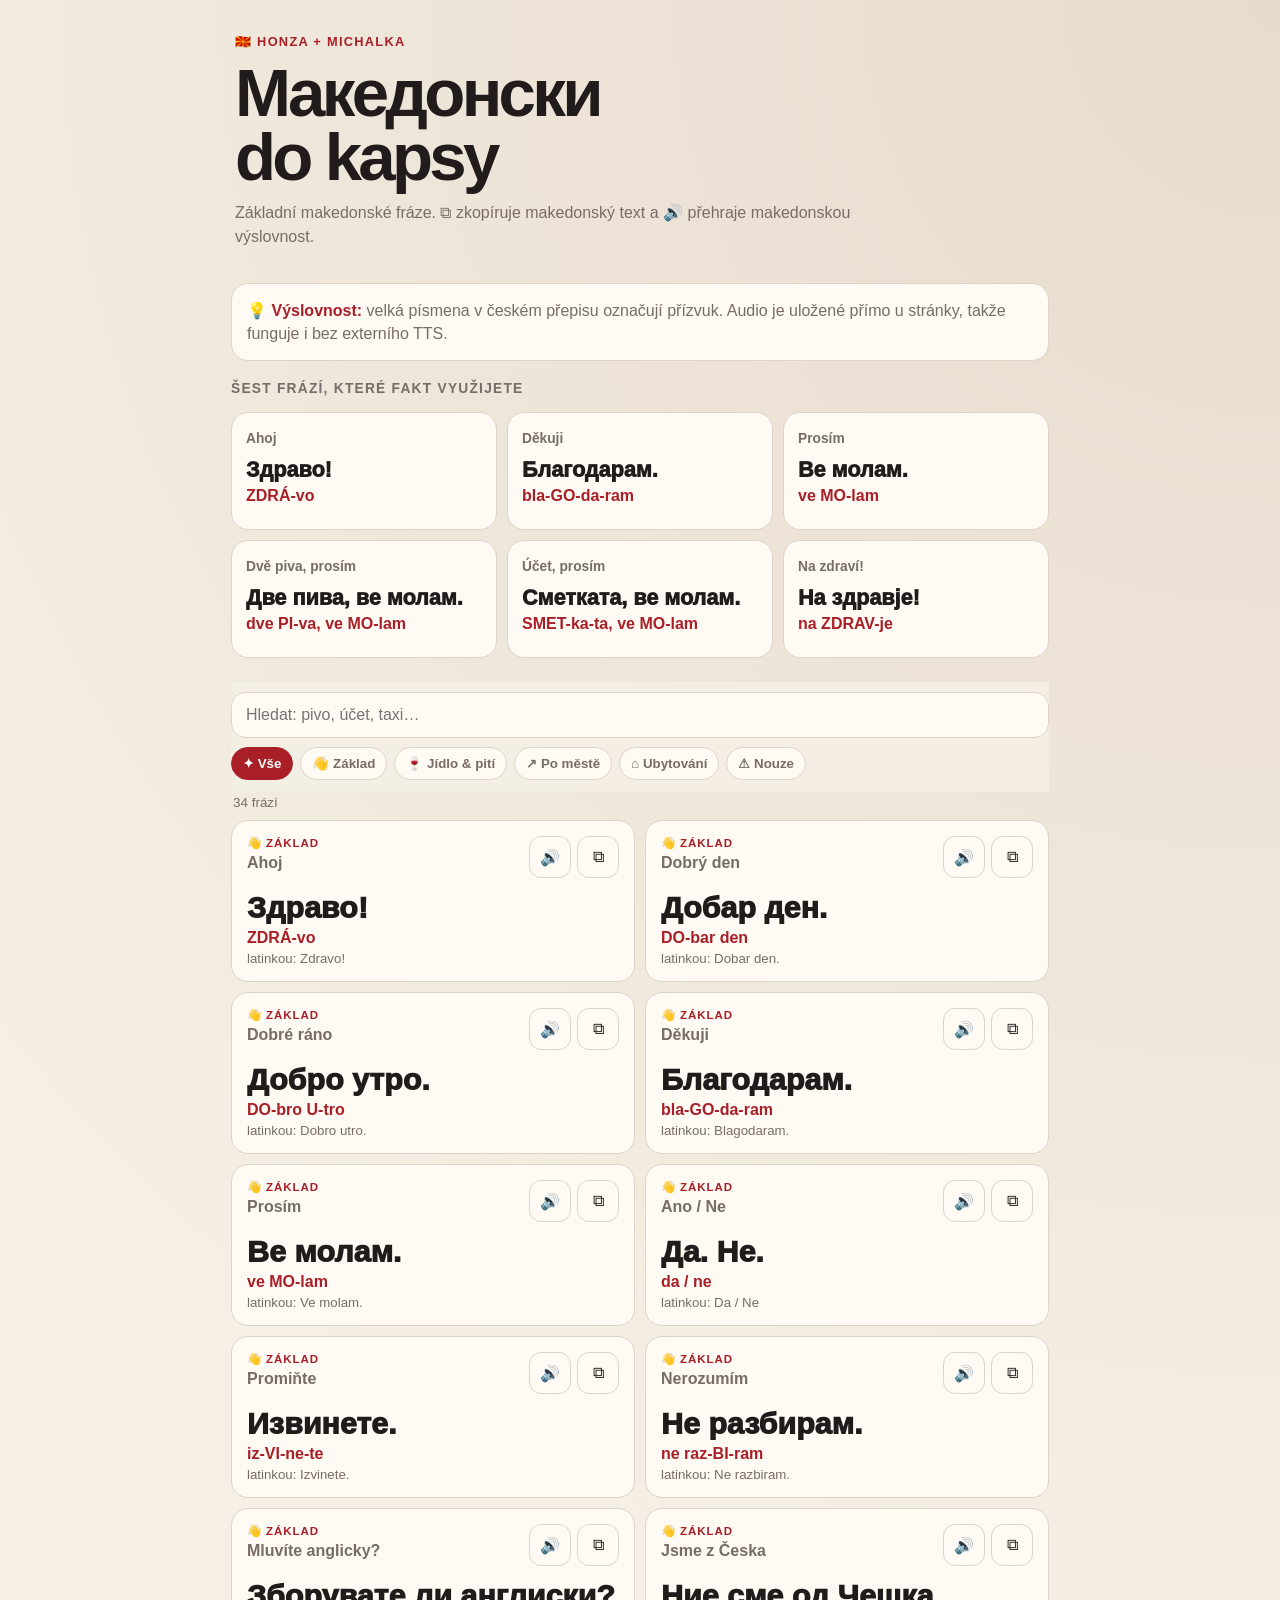
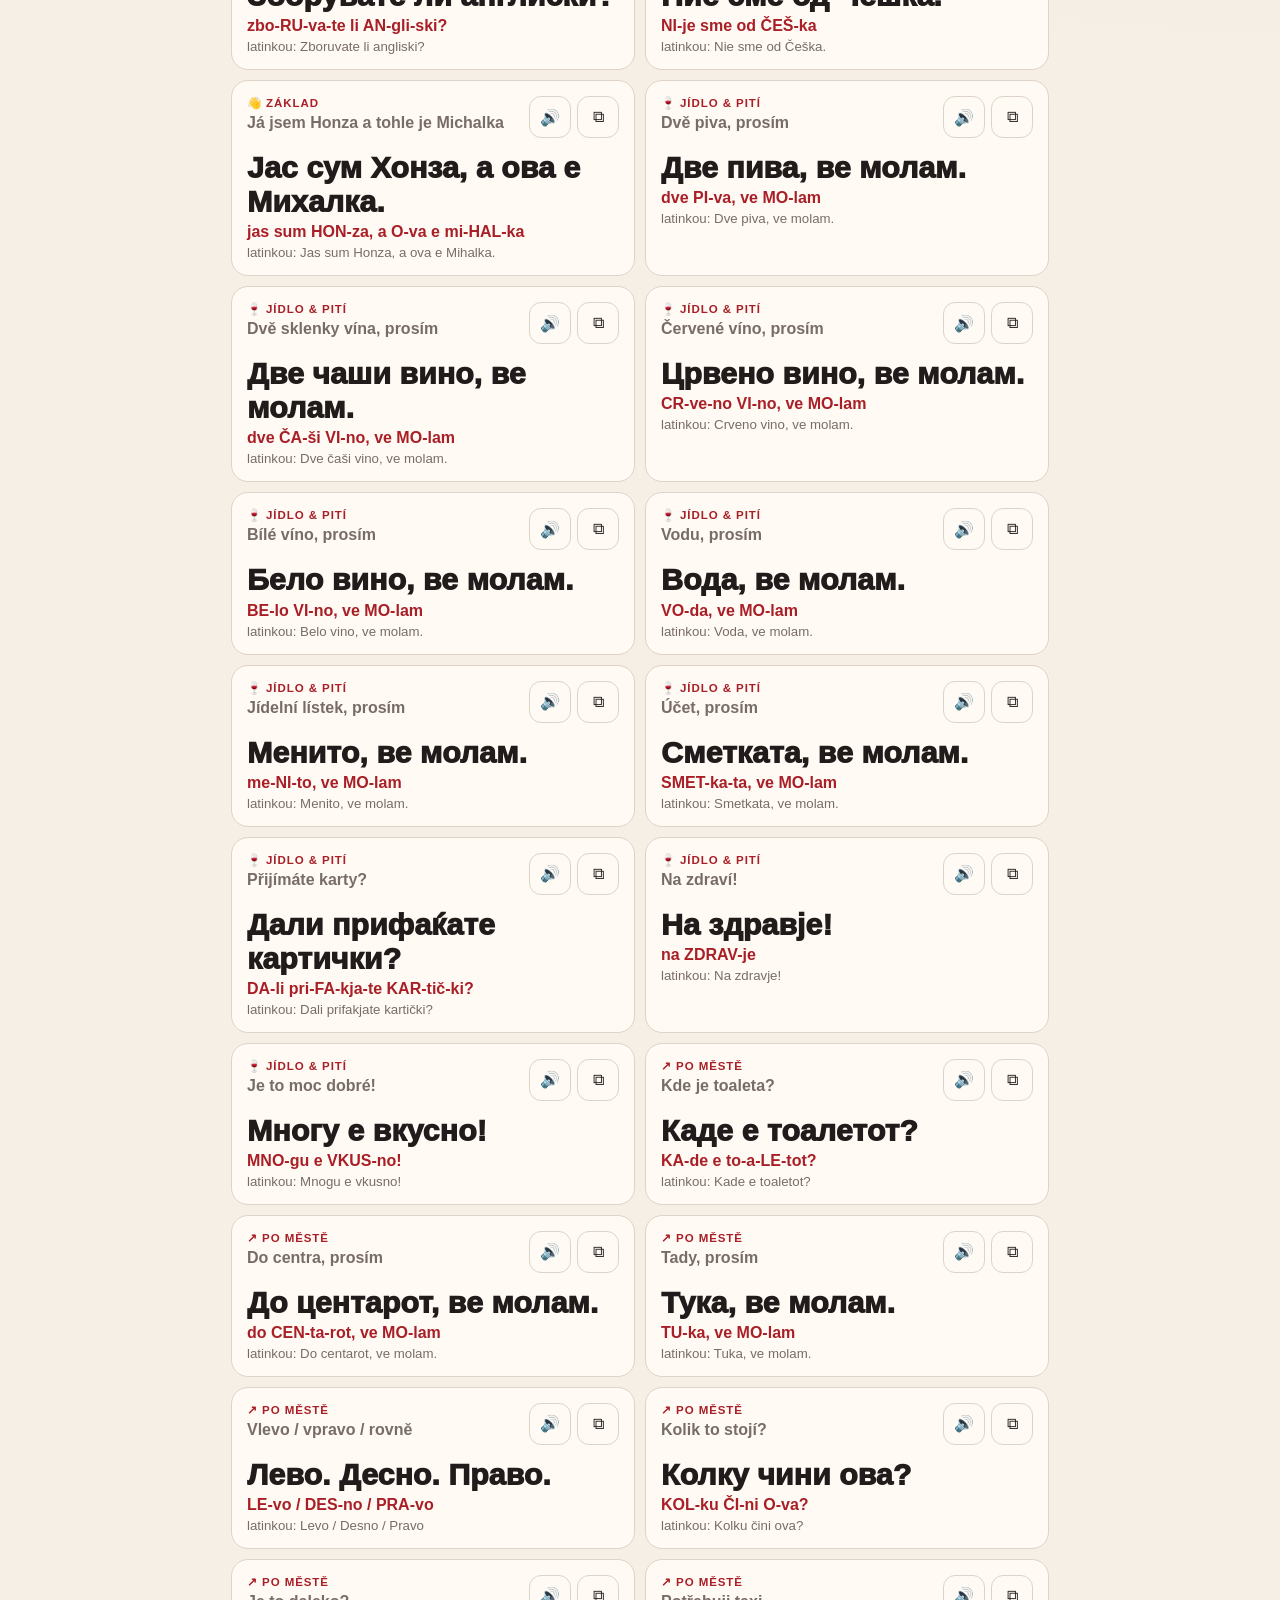
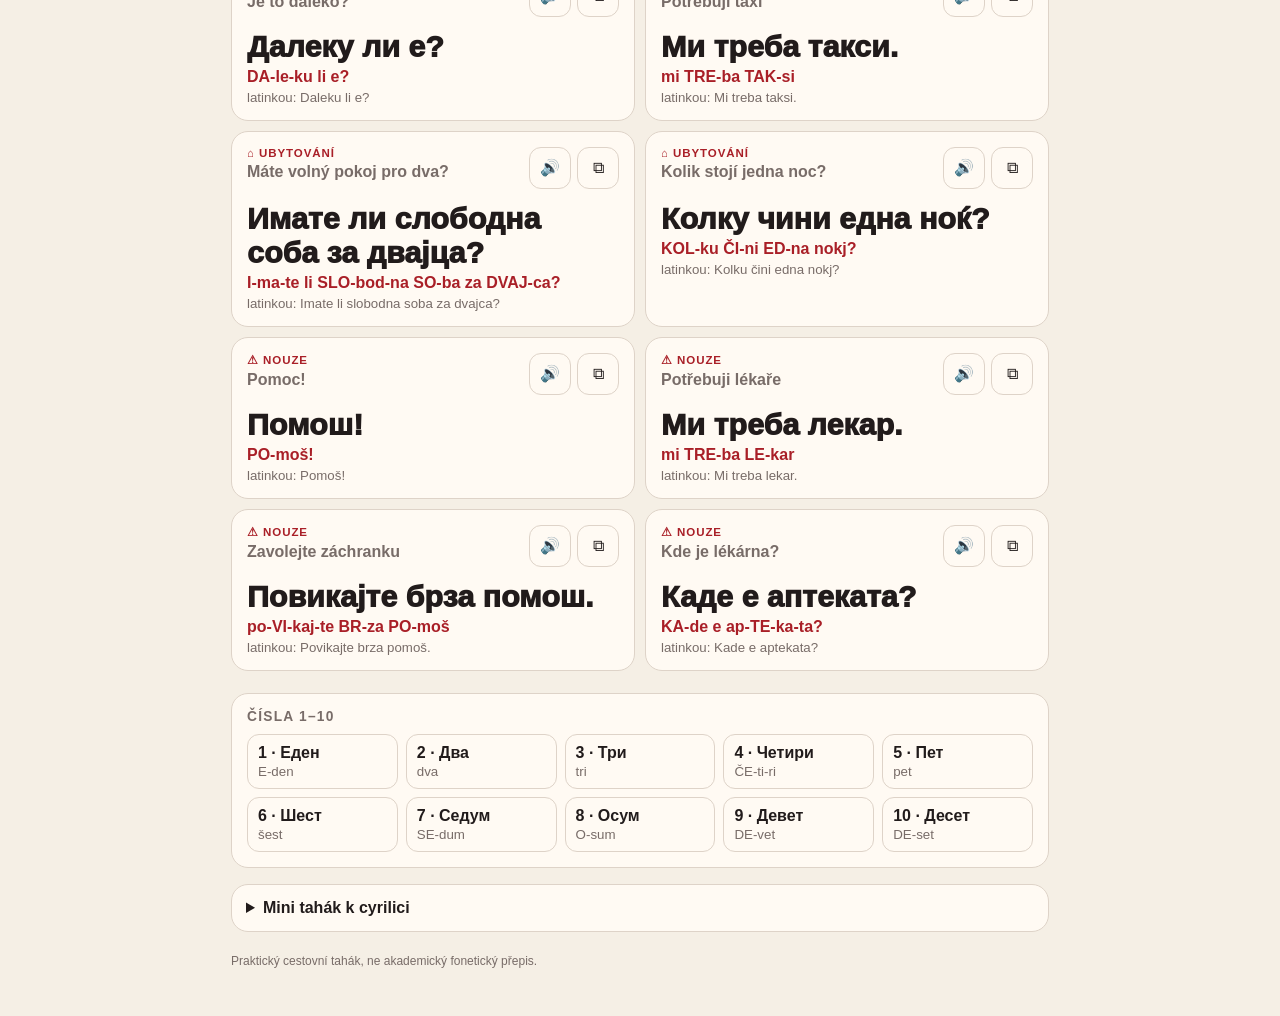
==== commit 44e6c426: "Fix iPhone audio using bundled Macedonian clips" ====
--- a/makedonstina.html
+++ b/makedonstina.html
@@ -16,13 +16,15 @@
 <body>
 <main>
 <header><div class="eyebrow">🇲🇰 HONZA + MICHALKA</div><h1>Македонски<br>do kapsy</h1><p class="lead">Základní makedonské fráze. ⧉ zkopíruje makedonský text a 🔊 přehraje makedonskou výslovnost.</p></header>
-<div class="tip">💡 <b>Výslovnost:</b> velká písmena v českém přepisu označují přízvuk. Zvuk se načítá jako makedonština, takže už nepoužívá anglický hlas iPhonu.</div>
+<div class="tip">💡 <b>Výslovnost:</b> velká písmena v českém přepisu označují přízvuk. Audio je uložené přímo u stránky, takže funguje i bez externího TTS.</div>
 <section><h2 style="font-size:.86rem;text-transform:uppercase;letter-spacing:.09em;color:var(--muted)">Šest frází, které fakt využijete</h2><div class="top" id="top"></div></section>
 <div class="toolbar"><input id="q" placeholder="Hledat: pivo, účet, taxi…" autocomplete="off"><div class="chips" id="chips"></div></div><div id="count"></div><div class="cards" id="cards"></div>
 <section class="numbers"><h2>Čísla 1–10</h2><div class="ngrid" id="numbers"></div></section>
 <details><summary>Mini tahák k cyrilici</summary><div class="abc"><b>Ј</b> = j · <b>Ш</b> = š · <b>Ж</b> = ž · <b>Ч</b> = č · <b>Ќ</b> ≈ kj/ť · <b>Ѓ</b> ≈ gj/ď · <b>Љ</b> = lj · <b>Њ</b> = nj.</div></details>
 <footer>Praktický cestovní tahák, ne akademický fonetický přepis.</footer>
 </main><div class="toast" id="toast">Zkopírováno</div>
+<script src="mk-audio-1.js"></script>
+<script src="mk-audio-2.js"></script>
 <script>
 const P=[
 ["Základ","Ahoj","Здраво!","ZDRÁ-vo","Zdravo!",1],["Základ","Dobrý den","Добар ден.","DO-bar den","Dobar den.",0],["Základ","Dobré ráno","Добро утро.","DO-bro U-tro","Dobro utro.",0],["Základ","Děkuji","Благодарам.","bla-GO-da-ram","Blagodaram.",1],["Základ","Prosím","Ве молам.","ve MO-lam","Ve molam.",1],["Základ","Ano / Ne","Да. Не.","da / ne","Da / Ne",0],["Základ","Promiňte","Извинете.","iz-VI-ne-te","Izvinete.",0],["Základ","Nerozumím","Не разбирам.","ne raz-BI-ram","Ne razbiram.",0],["Základ","Mluvíte anglicky?","Зборувате ли англиски?","zbo-RU-va-te li AN-gli-ski?","Zboruvate li angliski?",0],["Základ","Jsme z Česka","Ние сме од Чешка.","NI-je sme od ČEŠ-ka","Nie sme od Češka.",0],["Základ","Já jsem Honza a tohle je Michalka","Јас сум Хонза, а ова е Михалка.","jas sum HON-za, a O-va e mi-HAL-ka","Jas sum Honza, a ova e Mihalka.",0],
@@ -32,12 +34,21 @@
 const N=[["1","Еден","E-den"],["2","Два","dva"],["3","Три","tri"],["4","Четири","ČE-ti-ri"],["5","Пет","pet"],["6","Шест","šest"],["7","Седум","SE-dum"],["8","Осум","O-sum"],["9","Девет","DE-vet"],["10","Десет","DE-set"]];
 let cat="Vše",currentAudio=null,currentButton=null;const cats=["Vše",...new Set(P.map(x=>x[0]))],icons={"Vše":"✦","Základ":"👋","Jídlo & pití":"🍷","Po městě":"↗","Ubytování":"⌂","Nouze":"⚠"};
 const esc=s=>String(s).replace(/[&<>"']/g,c=>({"&":"&amp;","<":"&lt;",">":"&gt;",'"':"&quot;","'":"&#39;"}[c]));const norm=s=>s.toLowerCase().normalize("NFD").replace(/[\u0300-\u036f]/g,"");
-function toast(t){let x=document.querySelector("#toast");x.textContent=t;x.classList.add("show");setTimeout(()=>x.classList.remove("show"),1100)}
+function toast(t){let x=document.querySelector("#toast");x.textContent=t;x.classList.add("show");setTimeout(()=>x.classList.remove("show"),1400)}
 async function copy(t){try{await navigator.clipboard.writeText(t)}catch(e){let a=document.createElement("textarea");a.value=t;document.body.append(a);a.select();document.execCommand("copy");a.remove()}toast("Zkopírováno")}
-function play(text,b){if(currentAudio){currentAudio.pause();if(currentButton)currentButton.classList.remove("playing")}const url="https://translate.google.com/translate_tts?ie=UTF-8&client=tw-ob&tl=mk&q="+encodeURIComponent(text);const a=new Audio(url);currentAudio=a;currentButton=b;b.classList.add("playing");a.onended=a.onerror=()=>{b.classList.remove("playing");if(currentAudio===a){currentAudio=null;currentButton=null}};a.play().catch(()=>{b.classList.remove("playing");toast("Zvuk se nepodařilo přehrát")})}
+function play(i,b){
+ if(currentAudio){currentAudio.pause();currentAudio.currentTime=0;if(currentButton)currentButton.classList.remove("playing")}
+ const data=window.MK_AUDIO&&window.MK_AUDIO[String(i)];
+ if(!data){toast("Zvuk pro tuhle frázi chybí");return}
+ const a=new Audio("data:audio/mpeg;base64,"+data);currentAudio=a;currentButton=b;b.classList.add("playing");
+ const done=()=>{b.classList.remove("playing");if(currentAudio===a){currentAudio=null;currentButton=null}};
+ a.onended=done;a.onerror=()=>{done();toast("Zvuk se nepodařilo přehrát")};
+ a.play().catch(()=>{done();toast("Zvuk se nepodařilo přehrát")});
+}
 function renderTop(){document.querySelector("#top").innerHTML=P.filter(x=>x[5]).slice(0,6).map(x=>`<div class="quick"><div class="cz">${esc(x[1])}</div><div class="mk" lang="mk">${esc(x[2])}</div><div class="say">${esc(x[3])}</div></div>`).join("")}
 function renderChips(){document.querySelector("#chips").innerHTML=cats.map(c=>`<button class="chip ${c===cat?"on":""}" data-cat="${esc(c)}">${icons[c]||"•"} ${esc(c)}</button>`).join("");document.querySelectorAll("[data-cat]").forEach(b=>b.onclick=()=>{cat=b.dataset.cat;renderChips();render()})}
-function render(){let q=norm(document.querySelector("#q").value),v=P.filter(x=>(cat==="Vše"||x[0]===cat)&&(!q||norm(x.join(" ")).includes(q)));document.querySelector("#count").textContent=`${v.length} frází`;document.querySelector("#cards").innerHTML=v.map(x=>`<article class="card"><div class="row"><div><div class="cat">${icons[x[0]]||"•"} ${esc(x[0])}</div><div class="cz">${esc(x[1])}</div></div><div class="buttons"><button class="icon" data-play="${esc(x[2])}" aria-label="Přehrát makedonskou výslovnost">🔊</button><button class="icon" data-copy="${esc(x[2])}" aria-label="Zkopírovat">⧉</button></div></div><div class="mk" lang="mk">${esc(x[2])}</div><div class="say">${esc(x[3])}</div><div class="latin">latinkou: ${esc(x[4])}</div></article>`).join("");document.querySelectorAll("[data-play]").forEach(b=>b.onclick=()=>play(b.dataset.play,b));document.querySelectorAll("[data-copy]").forEach(b=>b.onclick=()=>copy(b.dataset.copy))}
+function render(){let q=norm(document.querySelector("#q").value),v=P.map((x,i)=>[x,i]).filter(([x])=>(cat==="Vše"||x[0]===cat)&&(!q||norm(x.join(" ")).includes(q)));document.querySelector("#count").textContent=`${v.length} frází`;document.querySelector("#cards").innerHTML=v.map(([x,i])=>`<article class="card"><div class="row"><div><div class="cat">${icons[x[0]]||"•"} ${esc(x[0])}</div><div class="cz">${esc(x[1])}</div></div><div class="buttons"><button class="icon" data-play="${i}" aria-label="Přehrát makedonskou výslovnost">🔊</button><button class="icon" data-copy="${esc(x[2])}">⧉</button></div></div><div class="mk" lang="mk">${esc(x[2])}</div><div class="say">${esc(x[3])}</div><div class="latin">latinkou: ${esc(x[4])}</div></article>`).join("");document.querySelectorAll("[data-play]").forEach(b=>b.onclick=()=>play(Number(b.dataset.play),b));document.querySelectorAll("[data-copy]").forEach(b=>b.onclick=()=>copy(b.dataset.copy))}
 document.querySelector("#numbers").innerHTML=N.map(x=>`<div class="n"><b>${x[0]} · ${x[1]}</b><small>${x[2]}</small></div>`).join("");document.querySelector("#q").oninput=render;renderTop();renderChips();render();
 </script>
-</body></html>+</body>
+</html>
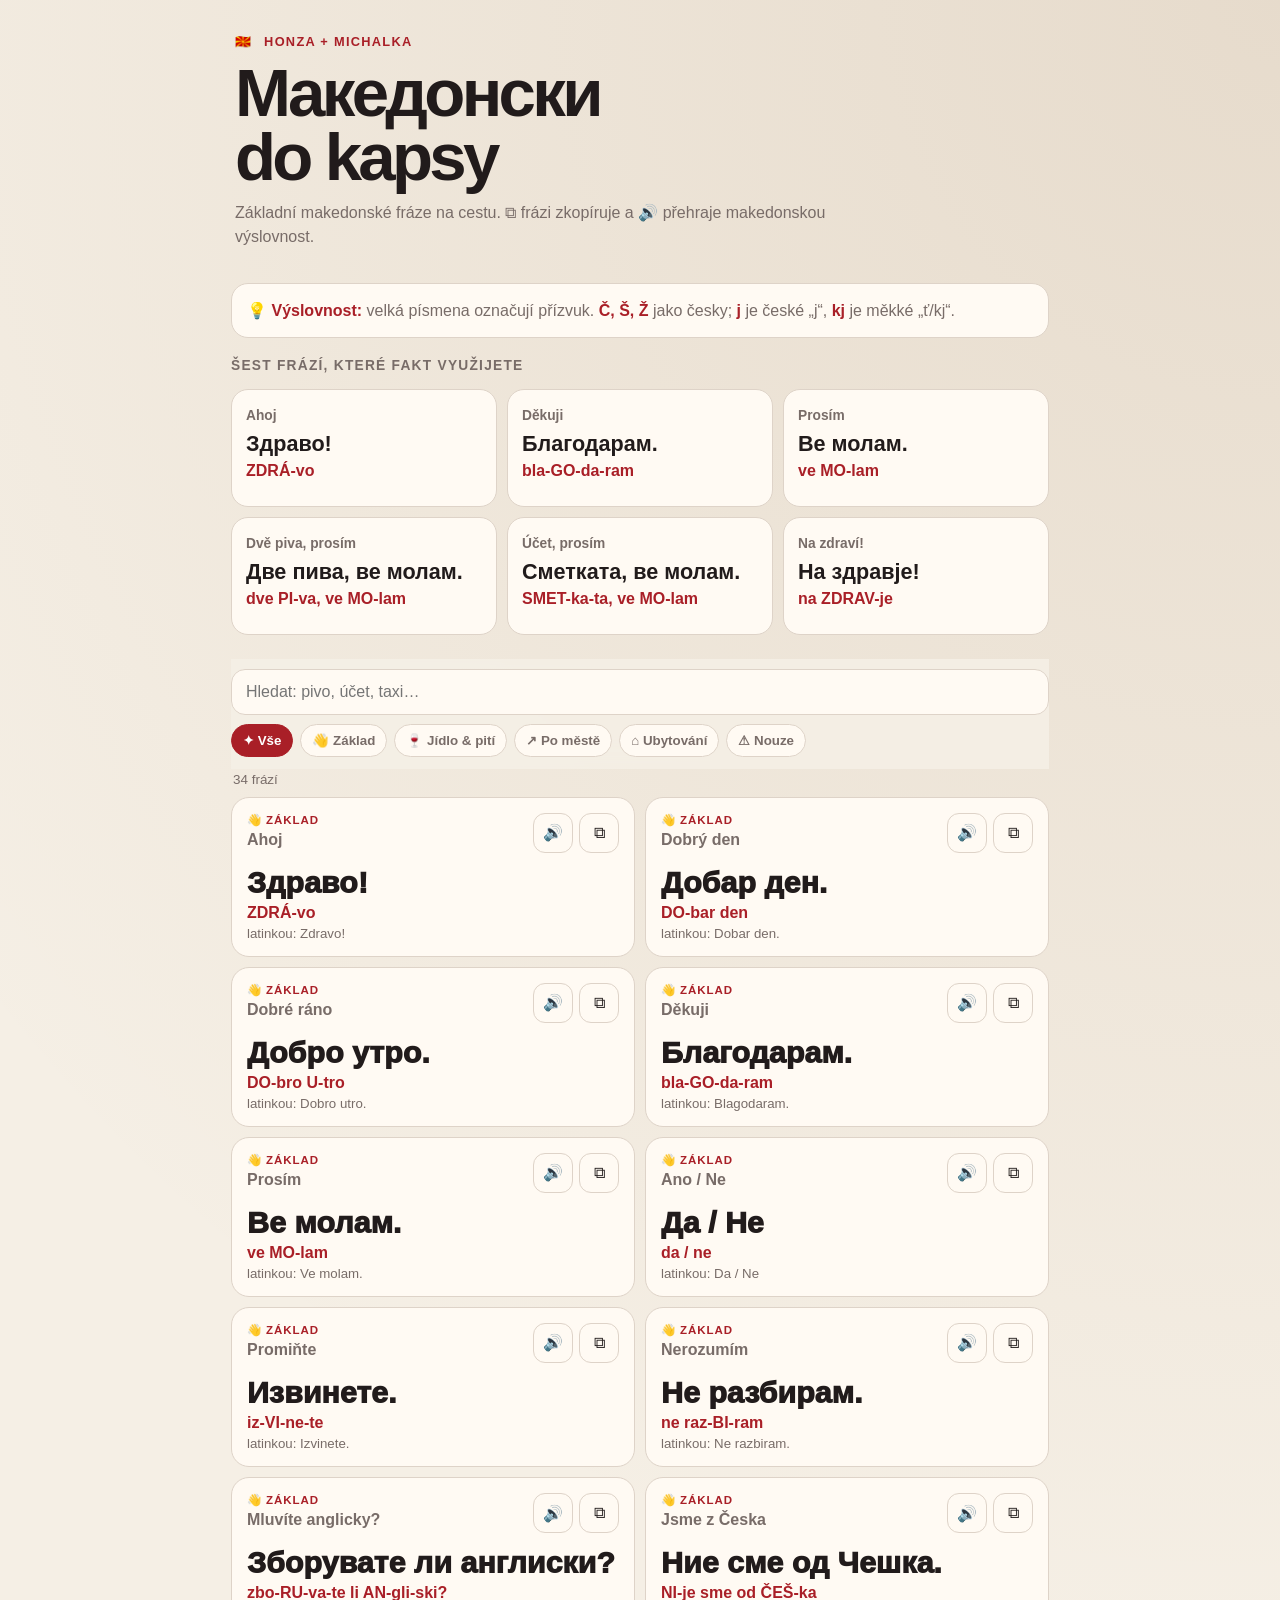
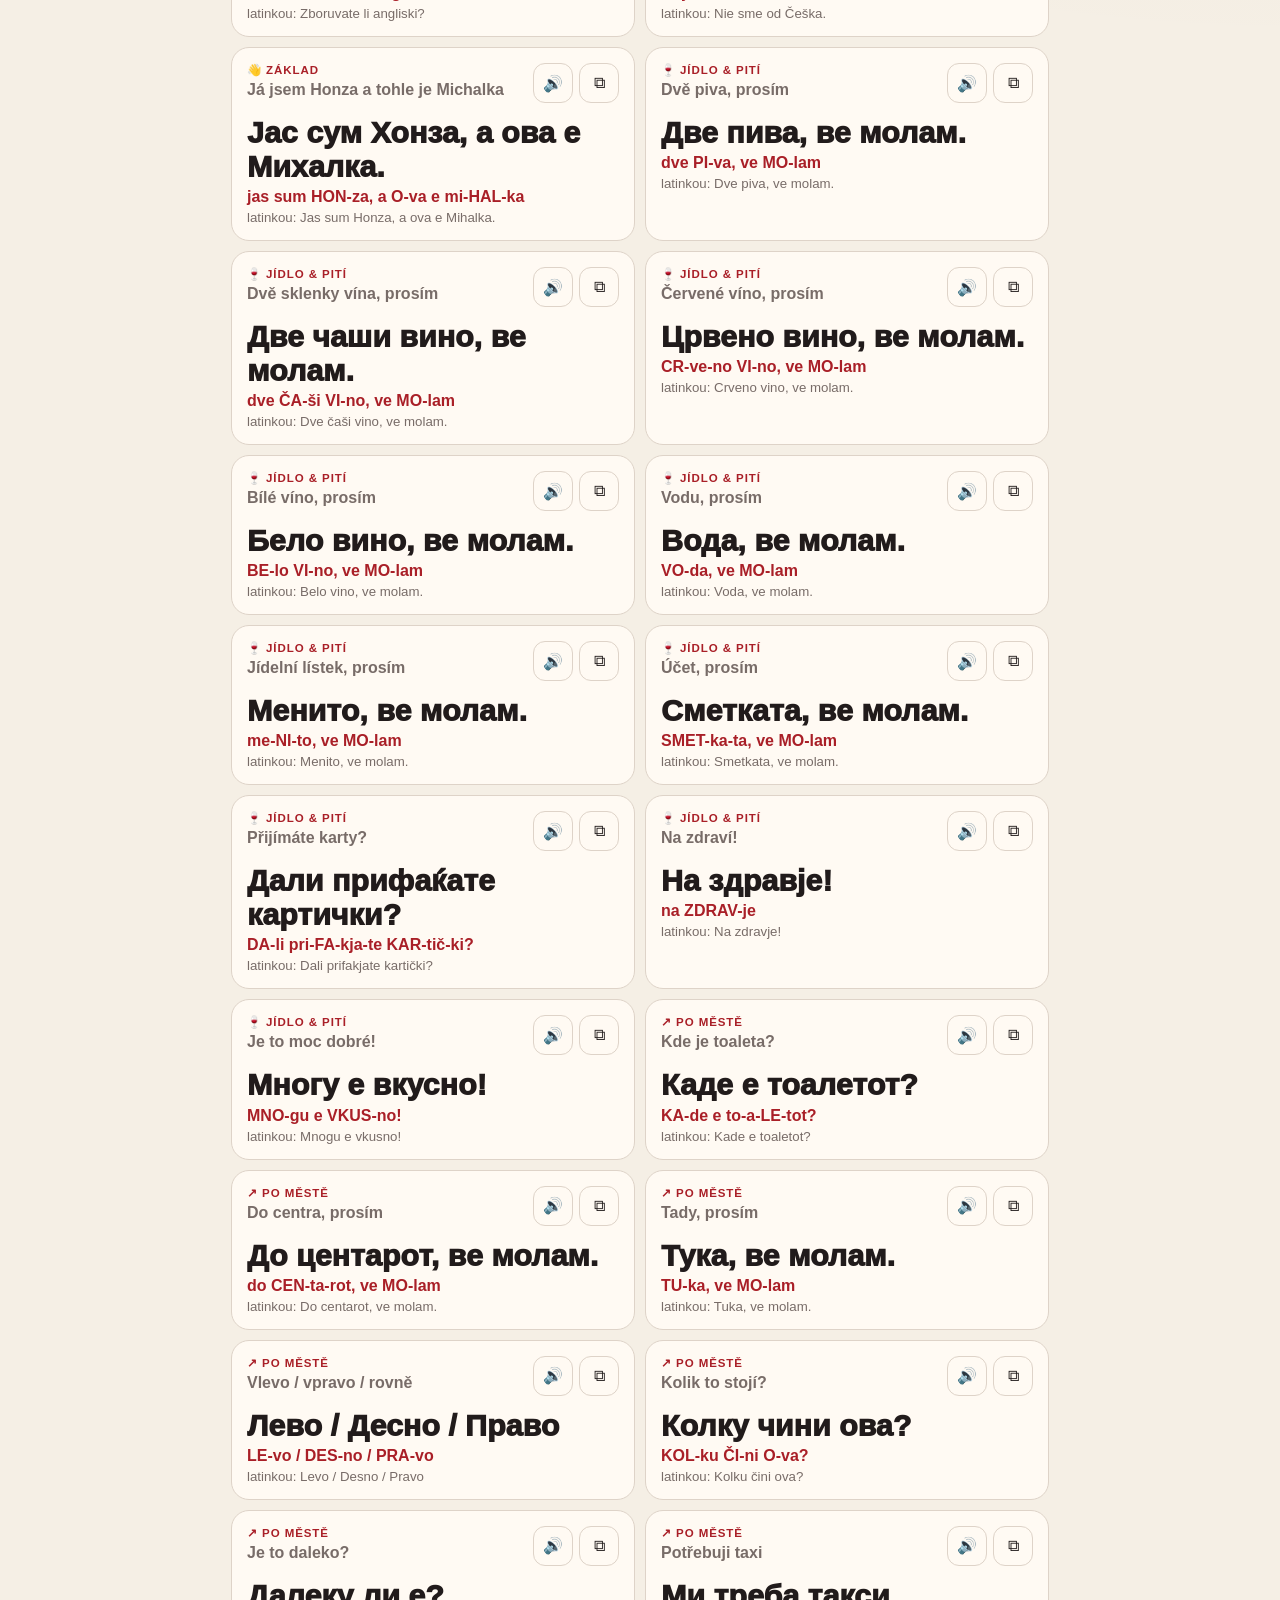
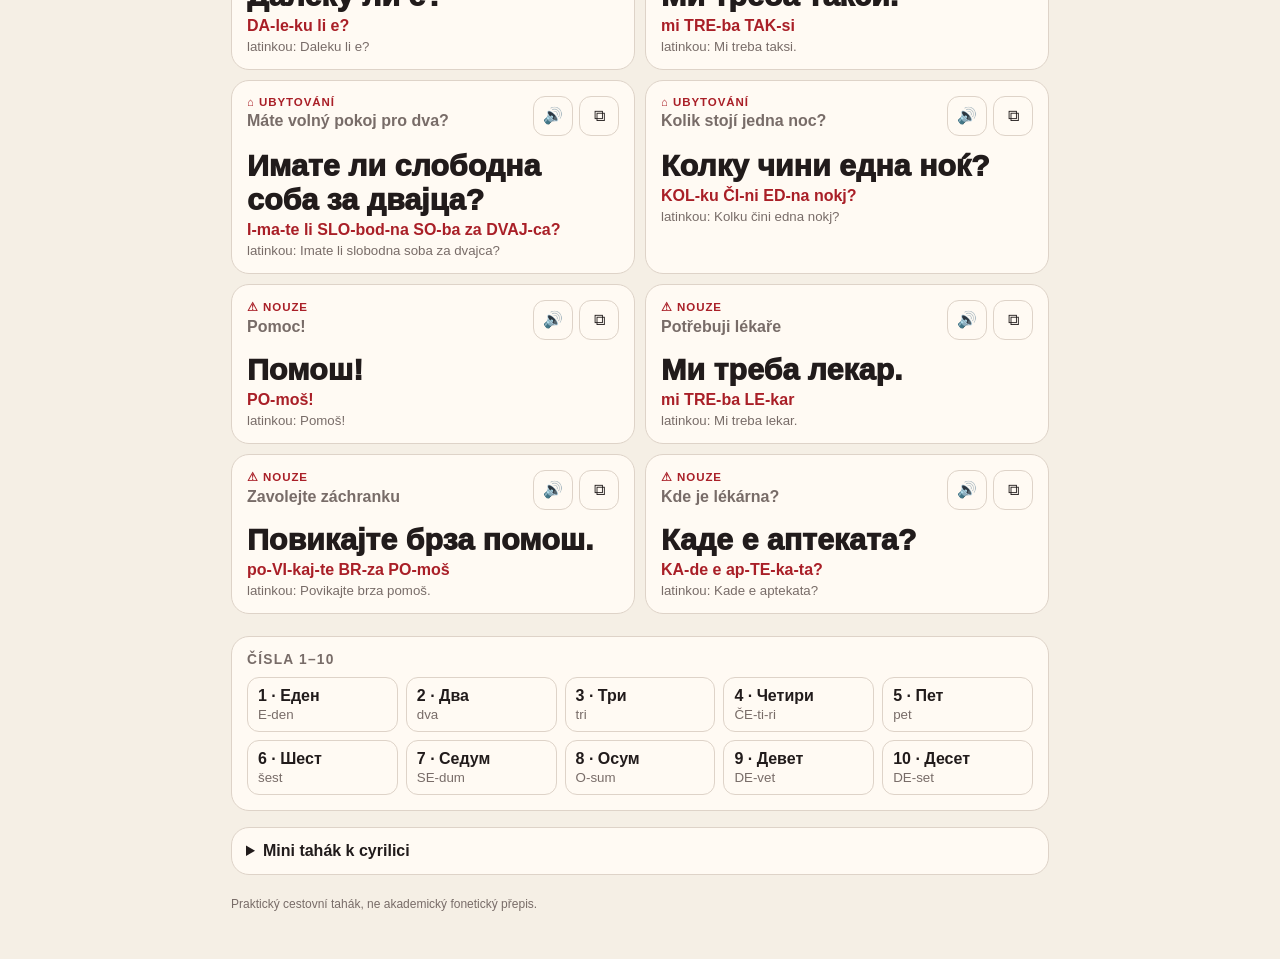
==== commit dca47e86: "Use neural Macedonian MP3 audio" ====
--- a/makedonstina.html
+++ b/makedonstina.html
@@ -10,45 +10,96 @@
 <style>
 :root{--bg:#f5efe5;--card:#fffaf3;--text:#211b1b;--muted:#786c68;--red:#a91f27;--line:#ded3c8}
 @media(prefers-color-scheme:dark){:root{--bg:#161111;--card:#241c1c;--text:#fff7ee;--muted:#b8aaa4;--red:#ff646b;--line:#463939}}
-*{box-sizing:border-box}body{margin:0;background:radial-gradient(circle at 100% 0,#7d4b171f,transparent 38%),var(--bg);color:var(--text);font-family:-apple-system,BlinkMacSystemFont,"Segoe UI",sans-serif}main{max-width:850px;margin:auto;padding:22px 16px 48px}header{padding:12px 4px 14px}.eyebrow{color:var(--red);font-weight:900;letter-spacing:.1em;font-size:.8rem}h1{font-size:clamp(2.15rem,10vw,4.2rem);line-height:.95;letter-spacing:-.055em;margin:12px 0}.lead{color:var(--muted);line-height:1.5;margin:0;max-width:640px}.tip{margin:20px 0;padding:15px;border:1px solid var(--line);border-radius:17px;background:var(--card);line-height:1.45;color:var(--muted)}.tip b{color:var(--red)}.top{display:grid;grid-template-columns:repeat(2,1fr);gap:10px;margin:16px 0 24px}.quick,.card,.numbers,details{border:1px solid var(--line);border-radius:17px;background:var(--card)}.quick{padding:14px;min-height:118px}.quick .cz{font-size:.86rem}.quick .mk{font-size:1.35rem}.toolbar{position:sticky;top:0;z-index:4;padding:10px 0 12px;background:color-mix(in srgb,var(--bg) 92%,transparent);backdrop-filter:blur(14px)}input{width:100%;border:1px solid var(--line);border-radius:14px;background:var(--card);color:var(--text);padding:13px 14px;font-size:1rem;outline:none}.chips{display:flex;gap:7px;overflow:auto;padding:9px 0 0;scrollbar-width:none}.chips::-webkit-scrollbar{display:none}.chip{white-space:nowrap;border:1px solid var(--line);background:var(--card);color:var(--muted);border-radius:999px;padding:8px 11px;font-weight:800}.chip.on{background:var(--red);border-color:var(--red);color:#fff}#count{font-size:.84rem;color:var(--muted);margin:3px 2px 10px}.cards{display:grid;gap:10px}.card{padding:15px}.row{display:flex;justify-content:space-between;gap:12px;align-items:flex-start}.cat{color:var(--red);font-size:.72rem;text-transform:uppercase;font-weight:900;letter-spacing:.08em}.cz{color:var(--muted);font-weight:750;margin-top:4px}.mk{font-size:clamp(1.42rem,6vw,1.9rem);font-weight:950;line-height:1.12;margin:12px 0 5px}.say{color:var(--red);font-weight:900}.latin{font-size:.83rem;color:var(--muted);margin-top:4px}.buttons{display:flex;gap:6px}.icon{width:42px;height:42px;border:1px solid var(--line);border-radius:12px;background:transparent;color:var(--text);font-size:1rem}.icon.playing{background:var(--red);border-color:var(--red);color:#fff}.numbers{margin-top:22px;padding:15px}.numbers h2{font-size:.86rem;text-transform:uppercase;letter-spacing:.09em;color:var(--muted);margin:0 0 10px}.ngrid{display:grid;grid-template-columns:repeat(2,1fr);gap:8px}.n{padding:9px 10px;border:1px solid var(--line);border-radius:12px}.n small{display:block;color:var(--muted);margin-top:2px}details{margin-top:16px;padding:14px}summary{font-weight:900}.abc{color:var(--muted);line-height:1.55;margin-top:10px}.toast{position:fixed;left:50%;bottom:25px;transform:translate(-50%,15px);background:#111;color:#fff;padding:10px 13px;border-radius:999px;opacity:0;transition:.2s;pointer-events:none}.toast.show{opacity:1;transform:translate(-50%,0)}footer{margin-top:22px;color:var(--muted);font-size:.75rem}@media(min-width:720px){.top{grid-template-columns:repeat(3,1fr)}.cards{grid-template-columns:repeat(2,1fr)}.ngrid{grid-template-columns:repeat(5,1fr)}}
+*{box-sizing:border-box}body{margin:0;background:radial-gradient(circle at 100% 0,#7d4b171f,transparent 38%),var(--bg);color:var(--text);font-family:-apple-system,BlinkMacSystemFont,"Segoe UI",sans-serif}
+main{max-width:850px;margin:auto;padding:22px 16px 48px}header{padding:12px 4px 14px}.eyebrow{color:var(--red);font-weight:900;letter-spacing:.1em;font-size:.8rem}.eyebrow span{margin-right:7px}h1{font-size:clamp(2.15rem,10vw,4.2rem);line-height:.95;letter-spacing:-.055em;margin:12px 0}.lead{color:var(--muted);line-height:1.5;margin:0;max-width:640px}
+.tip{margin:20px 0;padding:15px;border:1px solid var(--line);border-radius:17px;background:var(--card);line-height:1.45;color:var(--muted)}.tip b{color:var(--red)}
+.top{display:grid;grid-template-columns:repeat(2,1fr);gap:10px;margin:16px 0 24px}.quick{border:1px solid var(--line);border-radius:17px;background:var(--card);padding:14px;min-height:118px}.quick .cz{color:var(--muted);font-weight:700;font-size:.86rem}.quick .mk{font-size:1.35rem;font-weight:900;margin:9px 0 6px}.say{color:var(--red);font-weight:900}
+.toolbar{position:sticky;top:0;z-index:4;padding:10px 0 12px;background:color-mix(in srgb,var(--bg) 92%,transparent);backdrop-filter:blur(14px)}input{width:100%;border:1px solid var(--line);border-radius:14px;background:var(--card);color:var(--text);padding:13px 14px;font-size:1rem;outline:none}.chips{display:flex;gap:7px;overflow:auto;padding:9px 0 0;scrollbar-width:none}.chips::-webkit-scrollbar{display:none}.chip{white-space:nowrap;border:1px solid var(--line);background:var(--card);color:var(--muted);border-radius:999px;padding:8px 11px;font-weight:800}.chip.on{background:var(--red);border-color:var(--red);color:#fff}
+#count{font-size:.84rem;color:var(--muted);margin:3px 2px 10px}.cards{display:grid;gap:10px}.card{border:1px solid var(--line);border-radius:18px;background:var(--card);padding:15px}.row{display:flex;justify-content:space-between;gap:12px;align-items:flex-start}.cat{color:var(--red);font-size:.72rem;text-transform:uppercase;font-weight:900;letter-spacing:.08em}.cz{color:var(--muted);font-weight:750;margin-top:4px}.mk{font-size:clamp(1.42rem,6vw,1.9rem);font-weight:950;line-height:1.12;margin:12px 0 5px}.latin{font-size:.83rem;color:var(--muted);margin-top:4px}.buttons{display:flex;gap:6px}.icon{width:40px;height:40px;border:1px solid var(--line);border-radius:12px;background:transparent;color:var(--text);font-size:1rem}.numbers{margin-top:22px;border:1px solid var(--line);border-radius:18px;background:var(--card);padding:15px}.numbers h2{font-size:.86rem;text-transform:uppercase;letter-spacing:.09em;color:var(--muted);margin:0 0 10px}.ngrid{display:grid;grid-template-columns:repeat(2,1fr);gap:8px}.n{padding:9px 10px;border:1px solid var(--line);border-radius:12px}.n small{display:block;color:var(--muted);margin-top:2px}
+details{margin-top:16px;border:1px solid var(--line);border-radius:18px;background:var(--card);padding:14px}summary{font-weight:900}.abc{color:var(--muted);line-height:1.55;margin-top:10px}.toast{position:fixed;left:50%;bottom:25px;transform:translate(-50%,15px);background:#111;color:#fff;padding:10px 13px;border-radius:999px;opacity:0;transition:.2s;pointer-events:none}.toast.show{opacity:1;transform:translate(-50%,0)}footer{margin-top:22px;color:var(--muted);font-size:.75rem}
+@media(min-width:720px){.top{grid-template-columns:repeat(3,1fr)}.cards{grid-template-columns:repeat(2,1fr)}.ngrid{grid-template-columns:repeat(5,1fr)}} 
 </style>
 </head>
 <body>
 <main>
-<header><div class="eyebrow">🇲🇰 HONZA + MICHALKA</div><h1>Македонски<br>do kapsy</h1><p class="lead">Základní makedonské fráze. ⧉ zkopíruje makedonský text a 🔊 přehraje makedonskou výslovnost.</p></header>
-<div class="tip">💡 <b>Výslovnost:</b> velká písmena v českém přepisu označují přízvuk. Audio je uložené přímo u stránky, takže funguje i bez externího TTS.</div>
-<section><h2 style="font-size:.86rem;text-transform:uppercase;letter-spacing:.09em;color:var(--muted)">Šest frází, které fakt využijete</h2><div class="top" id="top"></div></section>
-<div class="toolbar"><input id="q" placeholder="Hledat: pivo, účet, taxi…" autocomplete="off"><div class="chips" id="chips"></div></div><div id="count"></div><div class="cards" id="cards"></div>
-<section class="numbers"><h2>Čísla 1–10</h2><div class="ngrid" id="numbers"></div></section>
-<details><summary>Mini tahák k cyrilici</summary><div class="abc"><b>Ј</b> = j · <b>Ш</b> = š · <b>Ж</b> = ž · <b>Ч</b> = č · <b>Ќ</b> ≈ kj/ť · <b>Ѓ</b> ≈ gj/ď · <b>Љ</b> = lj · <b>Њ</b> = nj.</div></details>
+<header>
+<div class="eyebrow"><span>🇲🇰</span> HONZA + MICHALKA</div>
+<h1>Македонски<br>do kapsy</h1>
+<p class="lead">Základní makedonské fráze na cestu. ⧉ frázi zkopíruje a 🔊 přehraje makedonskou výslovnost.</p>
+</header>
+<div class="tip">💡 <b>Výslovnost:</b> velká písmena označují přízvuk. <b>Č, Š, Ž</b> jako česky; <b>j</b> je české „j“, <b>kj</b> je měkké „ť/kj“.</div>
+<section>
+<h2 style="font-size:.86rem;text-transform:uppercase;letter-spacing:.09em;color:var(--muted)">Šest frází, které fakt využijete</h2>
+<div class="top" id="top"></div>
+</section>
+<div class="toolbar">
+<input id="q" placeholder="Hledat: pivo, účet, taxi…" autocomplete="off">
+<div class="chips" id="chips"></div>
+</div>
+<div id="count"></div>
+<div class="cards" id="cards"></div>
+<section class="numbers">
+<h2>Čísla 1–10</h2><div class="ngrid" id="numbers"></div>
+</section>
+<details><summary>Mini tahák k cyrilici</summary><div class="abc"><b>Ј</b> = j · <b>Ш</b> = š · <b>Ж</b> = ž · <b>Ч</b> = č · <b>Ќ</b> ≈ kj/ť · <b>Ѓ</b> ≈ gj/ď · <b>Љ</b> = lj · <b>Њ</b> = nj. Makedonština je slovanský jazyk, takže spousta slov začne dávat smysl po pár minutách.</div></details>
 <footer>Praktický cestovní tahák, ne akademický fonetický přepis.</footer>
-</main><div class="toast" id="toast">Zkopírováno</div>
-<script src="mk-audio-1.js"></script>
-<script src="mk-audio-2.js"></script>
+</main>
+<div class="toast" id="toast">Zkopírováno</div>
 <script>
 const P=[
-["Základ","Ahoj","Здраво!","ZDRÁ-vo","Zdravo!",1],["Základ","Dobrý den","Добар ден.","DO-bar den","Dobar den.",0],["Základ","Dobré ráno","Добро утро.","DO-bro U-tro","Dobro utro.",0],["Základ","Děkuji","Благодарам.","bla-GO-da-ram","Blagodaram.",1],["Základ","Prosím","Ве молам.","ve MO-lam","Ve molam.",1],["Základ","Ano / Ne","Да. Не.","da / ne","Da / Ne",0],["Základ","Promiňte","Извинете.","iz-VI-ne-te","Izvinete.",0],["Základ","Nerozumím","Не разбирам.","ne raz-BI-ram","Ne razbiram.",0],["Základ","Mluvíte anglicky?","Зборувате ли англиски?","zbo-RU-va-te li AN-gli-ski?","Zboruvate li angliski?",0],["Základ","Jsme z Česka","Ние сме од Чешка.","NI-je sme od ČEŠ-ka","Nie sme od Češka.",0],["Základ","Já jsem Honza a tohle je Michalka","Јас сум Хонза, а ова е Михалка.","jas sum HON-za, a O-va e mi-HAL-ka","Jas sum Honza, a ova e Mihalka.",0],
-["Jídlo & pití","Dvě piva, prosím","Две пива, ве молам.","dve PI-va, ve MO-lam","Dve piva, ve molam.",1],["Jídlo & pití","Dvě sklenky vína, prosím","Две чаши вино, ве молам.","dve ČA-ši VI-no, ve MO-lam","Dve čaši vino, ve molam.",0],["Jídlo & pití","Červené víno, prosím","Црвено вино, ве молам.","CR-ve-no VI-no, ve MO-lam","Crveno vino, ve molam.",0],["Jídlo & pití","Bílé víno, prosím","Бело вино, ве молам.","BE-lo VI-no, ve MO-lam","Belo vino, ve molam.",0],["Jídlo & pití","Vodu, prosím","Вода, ве молам.","VO-da, ve MO-lam","Voda, ve molam.",0],["Jídlo & pití","Jídelní lístek, prosím","Менито, ве молам.","me-NI-to, ve MO-lam","Menito, ve molam.",0],["Jídlo & pití","Účet, prosím","Сметката, ве молам.","SMET-ka-ta, ve MO-lam","Smetkata, ve molam.",1],["Jídlo & pití","Přijímáte karty?","Дали прифаќате картички?","DA-li pri-FA-kja-te KAR-tič-ki?","Dali prifakjate kartički?",0],["Jídlo & pití","Na zdraví!","На здравје!","na ZDRAV-je","Na zdravje!",1],["Jídlo & pití","Je to moc dobré!","Многу е вкусно!","MNO-gu e VKUS-no!","Mnogu e vkusno!",0],
-["Po městě","Kde je toaleta?","Каде е тоалетот?","KA-de e to-a-LE-tot?","Kade e toaletot?",0],["Po městě","Do centra, prosím","До центарот, ве молам.","do CEN-ta-rot, ve MO-lam","Do centarot, ve molam.",0],["Po městě","Tady, prosím","Тука, ве молам.","TU-ka, ve MO-lam","Tuka, ve molam.",0],["Po městě","Vlevo / vpravo / rovně","Лево. Десно. Право.","LE-vo / DES-no / PRA-vo","Levo / Desno / Pravo",0],["Po městě","Kolik to stojí?","Колку чини ова?","KOL-ku ČI-ni O-va?","Kolku čini ova?",0],["Po městě","Je to daleko?","Далеку ли е?","DA-le-ku li e?","Daleku li e?",0],["Po městě","Potřebuji taxi","Ми треба такси.","mi TRE-ba TAK-si","Mi treba taksi.",0],
-["Ubytování","Máte volný pokoj pro dva?","Имате ли слободна соба за двајца?","I-ma-te li SLO-bod-na SO-ba za DVAJ-ca?","Imate li slobodna soba za dvajca?",0],["Ubytování","Kolik stojí jedna noc?","Колку чини една ноќ?","KOL-ku ČI-ni ED-na nokj?","Kolku čini edna nokj?",0],["Nouze","Pomoc!","Помош!","PO-moš!","Pomoš!",0],["Nouze","Potřebuji lékaře","Ми треба лекар.","mi TRE-ba LE-kar","Mi treba lekar.",0],["Nouze","Zavolejte záchranku","Повикајте брза помош.","po-VI-kaj-te BR-za PO-moš","Povikajte brza pomoš.",0],["Nouze","Kde je lékárna?","Каде е аптеката?","KA-de e ap-TE-ka-ta?","Kade e aptekata?",0]];
+["Základ","Ahoj","Здраво!","ZDRÁ-vo","Zdravo!",1],
+["Základ","Dobrý den","Добар ден.","DO-bar den","Dobar den.",0],
+["Základ","Dobré ráno","Добро утро.","DO-bro U-tro","Dobro utro.",0],
+["Základ","Děkuji","Благодарам.","bla-GO-da-ram","Blagodaram.",1],
+["Základ","Prosím","Ве молам.","ve MO-lam","Ve molam.",1],
+["Základ","Ano / Ne","Да / Не","da / ne","Da / Ne",0],
+["Základ","Promiňte","Извинете.","iz-VI-ne-te","Izvinete.",0],
+["Základ","Nerozumím","Не разбирам.","ne raz-BI-ram","Ne razbiram.",0],
+["Základ","Mluvíte anglicky?","Зборувате ли англиски?","zbo-RU-va-te li AN-gli-ski?","Zboruvate li angliski?",0],
+["Základ","Jsme z Česka","Ние сме од Чешка.","NI-je sme od ČEŠ-ka","Nie sme od Češka.",0],
+["Základ","Já jsem Honza a tohle je Michalka","Јас сум Хонза, а ова е Михалка.","jas sum HON-za, a O-va e mi-HAL-ka","Jas sum Honza, a ova e Mihalka.",0],
+["Jídlo & pití","Dvě piva, prosím","Две пива, ве молам.","dve PI-va, ve MO-lam","Dve piva, ve molam.",1],
+["Jídlo & pití","Dvě sklenky vína, prosím","Две чаши вино, ве молам.","dve ČA-ši VI-no, ve MO-lam","Dve čaši vino, ve molam.",0],
+["Jídlo & pití","Červené víno, prosím","Црвено вино, ве молам.","CR-ve-no VI-no, ve MO-lam","Crveno vino, ve molam.",0],
+["Jídlo & pití","Bílé víno, prosím","Бело вино, ве молам.","BE-lo VI-no, ve MO-lam","Belo vino, ve molam.",0],
+["Jídlo & pití","Vodu, prosím","Вода, ве молам.","VO-da, ve MO-lam","Voda, ve molam.",0],
+["Jídlo & pití","Jídelní lístek, prosím","Менито, ве молам.","me-NI-to, ve MO-lam","Menito, ve molam.",0],
+["Jídlo & pití","Účet, prosím","Сметката, ве молам.","SMET-ka-ta, ve MO-lam","Smetkata, ve molam.",1],
+["Jídlo & pití","Přijímáte karty?","Дали прифаќате картички?","DA-li pri-FA-kja-te KAR-tič-ki?","Dali prifakjate kartički?",0],
+["Jídlo & pití","Na zdraví!","На здравје!","na ZDRAV-je","Na zdravje!",1],
+["Jídlo & pití","Je to moc dobré!","Многу е вкусно!","MNO-gu e VKUS-no!","Mnogu e vkusno!",0],
+["Po městě","Kde je toaleta?","Каде е тоалетот?","KA-de e to-a-LE-tot?","Kade e toaletot?",0],
+["Po městě","Do centra, prosím","До центарот, ве молам.","do CEN-ta-rot, ve MO-lam","Do centarot, ve molam.",0],
+["Po městě","Tady, prosím","Тука, ве молам.","TU-ka, ve MO-lam","Tuka, ve molam.",0],
+["Po městě","Vlevo / vpravo / rovně","Лево / Десно / Право","LE-vo / DES-no / PRA-vo","Levo / Desno / Pravo",0],
+["Po městě","Kolik to stojí?","Колку чини ова?","KOL-ku ČI-ni O-va?","Kolku čini ova?",0],
+["Po městě","Je to daleko?","Далеку ли е?","DA-le-ku li e?","Daleku li e?",0],
+["Po městě","Potřebuji taxi","Ми треба такси.","mi TRE-ba TAK-si","Mi treba taksi.",0],
+["Ubytování","Máte volný pokoj pro dva?","Имате ли слободна соба за двајца?","I-ma-te li SLO-bod-na SO-ba za DVAJ-ca?","Imate li slobodna soba za dvajca?",0],
+["Ubytování","Kolik stojí jedna noc?","Колку чини една ноќ?","KOL-ku ČI-ni ED-na nokj?","Kolku čini edna nokj?",0],
+["Nouze","Pomoc!","Помош!","PO-moš!","Pomoš!",0],
+["Nouze","Potřebuji lékaře","Ми треба лекар.","mi TRE-ba LE-kar","Mi treba lekar.",0],
+["Nouze","Zavolejte záchranku","Повикајте брза помош.","po-VI-kaj-te BR-za PO-moš","Povikajte brza pomoš.",0],
+["Nouze","Kde je lékárna?","Каде е аптеката?","KA-de e ap-TE-ka-ta?","Kade e aptekata?",0]
+];
 const N=[["1","Еден","E-den"],["2","Два","dva"],["3","Три","tri"],["4","Четири","ČE-ti-ri"],["5","Пет","pet"],["6","Шест","šest"],["7","Седум","SE-dum"],["8","Осум","O-sum"],["9","Девет","DE-vet"],["10","Десет","DE-set"]];
-let cat="Vše",currentAudio=null,currentButton=null;const cats=["Vše",...new Set(P.map(x=>x[0]))],icons={"Vše":"✦","Základ":"👋","Jídlo & pití":"🍷","Po městě":"↗","Ubytování":"⌂","Nouze":"⚠"};
-const esc=s=>String(s).replace(/[&<>"']/g,c=>({"&":"&amp;","<":"&lt;",">":"&gt;",'"':"&quot;","'":"&#39;"}[c]));const norm=s=>s.toLowerCase().normalize("NFD").replace(/[\u0300-\u036f]/g,"");
-function toast(t){let x=document.querySelector("#toast");x.textContent=t;x.classList.add("show");setTimeout(()=>x.classList.remove("show"),1400)}
+let cat="Vše"; const cats=["Vše",...new Set(P.map(x=>x[0]))], icons={"Vše":"✦","Základ":"👋","Jídlo & pití":"🍷","Po městě":"↗","Ubytování":"⌂","Nouze":"⚠"};
+const esc=s=>String(s).replace(/[&<>"']/g,c=>({"&":"&amp;","<":"&lt;",">":"&gt;",'"':"&quot;","'":"&#39;"}[c]));
+const norm=s=>s.toLowerCase().normalize("NFD").replace(/[\u0300-\u036f]/g,"");
+function toast(t){let x=document.querySelector("#toast");x.textContent=t;x.classList.add("show");setTimeout(()=>x.classList.remove("show"),1100)}
 async function copy(t){try{await navigator.clipboard.writeText(t)}catch(e){let a=document.createElement("textarea");a.value=t;document.body.append(a);a.select();document.execCommand("copy");a.remove()}toast("Zkopírováno")}
-function play(i,b){
- if(currentAudio){currentAudio.pause();currentAudio.currentTime=0;if(currentButton)currentButton.classList.remove("playing")}
- const data=window.MK_AUDIO&&window.MK_AUDIO[String(i)];
- if(!data){toast("Zvuk pro tuhle frázi chybí");return}
- const a=new Audio("data:audio/mpeg;base64,"+data);currentAudio=a;currentButton=b;b.classList.add("playing");
- const done=()=>{b.classList.remove("playing");if(currentAudio===a){currentAudio=null;currentButton=null}};
- a.onended=done;a.onerror=()=>{done();toast("Zvuk se nepodařilo přehrát")};
- a.play().catch(()=>{done();toast("Zvuk se nepodařilo přehrát")});
+let currentAudio=null;
+function speak(i){
+  if(currentAudio){currentAudio.pause();currentAudio.currentTime=0}
+  const a=new Audio(`audio/${i}.mp3`);
+  currentAudio=a;
+  a.play().catch(()=>toast("Zvuk se nepodařilo přehrát"));
 }
 function renderTop(){document.querySelector("#top").innerHTML=P.filter(x=>x[5]).slice(0,6).map(x=>`<div class="quick"><div class="cz">${esc(x[1])}</div><div class="mk" lang="mk">${esc(x[2])}</div><div class="say">${esc(x[3])}</div></div>`).join("")}
-function renderChips(){document.querySelector("#chips").innerHTML=cats.map(c=>`<button class="chip ${c===cat?"on":""}" data-cat="${esc(c)}">${icons[c]||"•"} ${esc(c)}</button>`).join("");document.querySelectorAll("[data-cat]").forEach(b=>b.onclick=()=>{cat=b.dataset.cat;renderChips();render()})}
-function render(){let q=norm(document.querySelector("#q").value),v=P.map((x,i)=>[x,i]).filter(([x])=>(cat==="Vše"||x[0]===cat)&&(!q||norm(x.join(" ")).includes(q)));document.querySelector("#count").textContent=`${v.length} frází`;document.querySelector("#cards").innerHTML=v.map(([x,i])=>`<article class="card"><div class="row"><div><div class="cat">${icons[x[0]]||"•"} ${esc(x[0])}</div><div class="cz">${esc(x[1])}</div></div><div class="buttons"><button class="icon" data-play="${i}" aria-label="Přehrát makedonskou výslovnost">🔊</button><button class="icon" data-copy="${esc(x[2])}">⧉</button></div></div><div class="mk" lang="mk">${esc(x[2])}</div><div class="say">${esc(x[3])}</div><div class="latin">latinkou: ${esc(x[4])}</div></article>`).join("");document.querySelectorAll("[data-play]").forEach(b=>b.onclick=()=>play(Number(b.dataset.play),b));document.querySelectorAll("[data-copy]").forEach(b=>b.onclick=()=>copy(b.dataset.copy))}
-document.querySelector("#numbers").innerHTML=N.map(x=>`<div class="n"><b>${x[0]} · ${x[1]}</b><small>${x[2]}</small></div>`).join("");document.querySelector("#q").oninput=render;renderTop();renderChips();render();
+function renderChips(){document.querySelector("#chips").innerHTML=cats.map(c=>`<button class="chip ${c===cat?"on":""}" data-c="${esc(c)}">${icons[c]||"•"} ${esc(c)}</button>`).join("");document.querySelectorAll(".chip").forEach(b=>b.onclick=()=>{cat=b.dataset.c;renderChips();render()})}
+function render(){let q=norm(document.querySelector("#q").value),v=P.map((x,i)=>[x,i]).filter(([x])=>(cat==="Vše"||x[0]===cat)&&(!q||norm(x.join(" ")).includes(q)));document.querySelector("#count").textContent=`${v.length} frází`;document.querySelector("#cards").innerHTML=v.map(([x,i])=>`<article class="card"><div class="row"><div><div class="cat">${icons[x[0]]||"•"} ${esc(x[0])}</div><div class="cz">${esc(x[1])}</div></div><div class="buttons"><button class="icon" data-s="${i}" aria-label="Přehrát makedonskou výslovnost">🔊</button><button class="icon" data-c="${esc(x[2])}">⧉</button></div></div><div class="mk" lang="mk">${esc(x[2])}</div><div class="say">${esc(x[3])}</div><div class="latin">latinkou: ${esc(x[4])}</div></article>`).join("");document.querySelectorAll("[data-s]").forEach(b=>b.onclick=()=>speak(Number(b.dataset.s)));document.querySelectorAll(".icon[data-c]").forEach(b=>b.onclick=()=>copy(b.dataset.c))}
+document.querySelector("#numbers").innerHTML=N.map(x=>`<div class="n"><b>${x[0]} · ${x[1]}</b><small>${x[2]}</small></div>`).join("");
+document.querySelector("#q").oninput=render;renderTop();renderChips();render();
 </script>
 </body>
 </html>
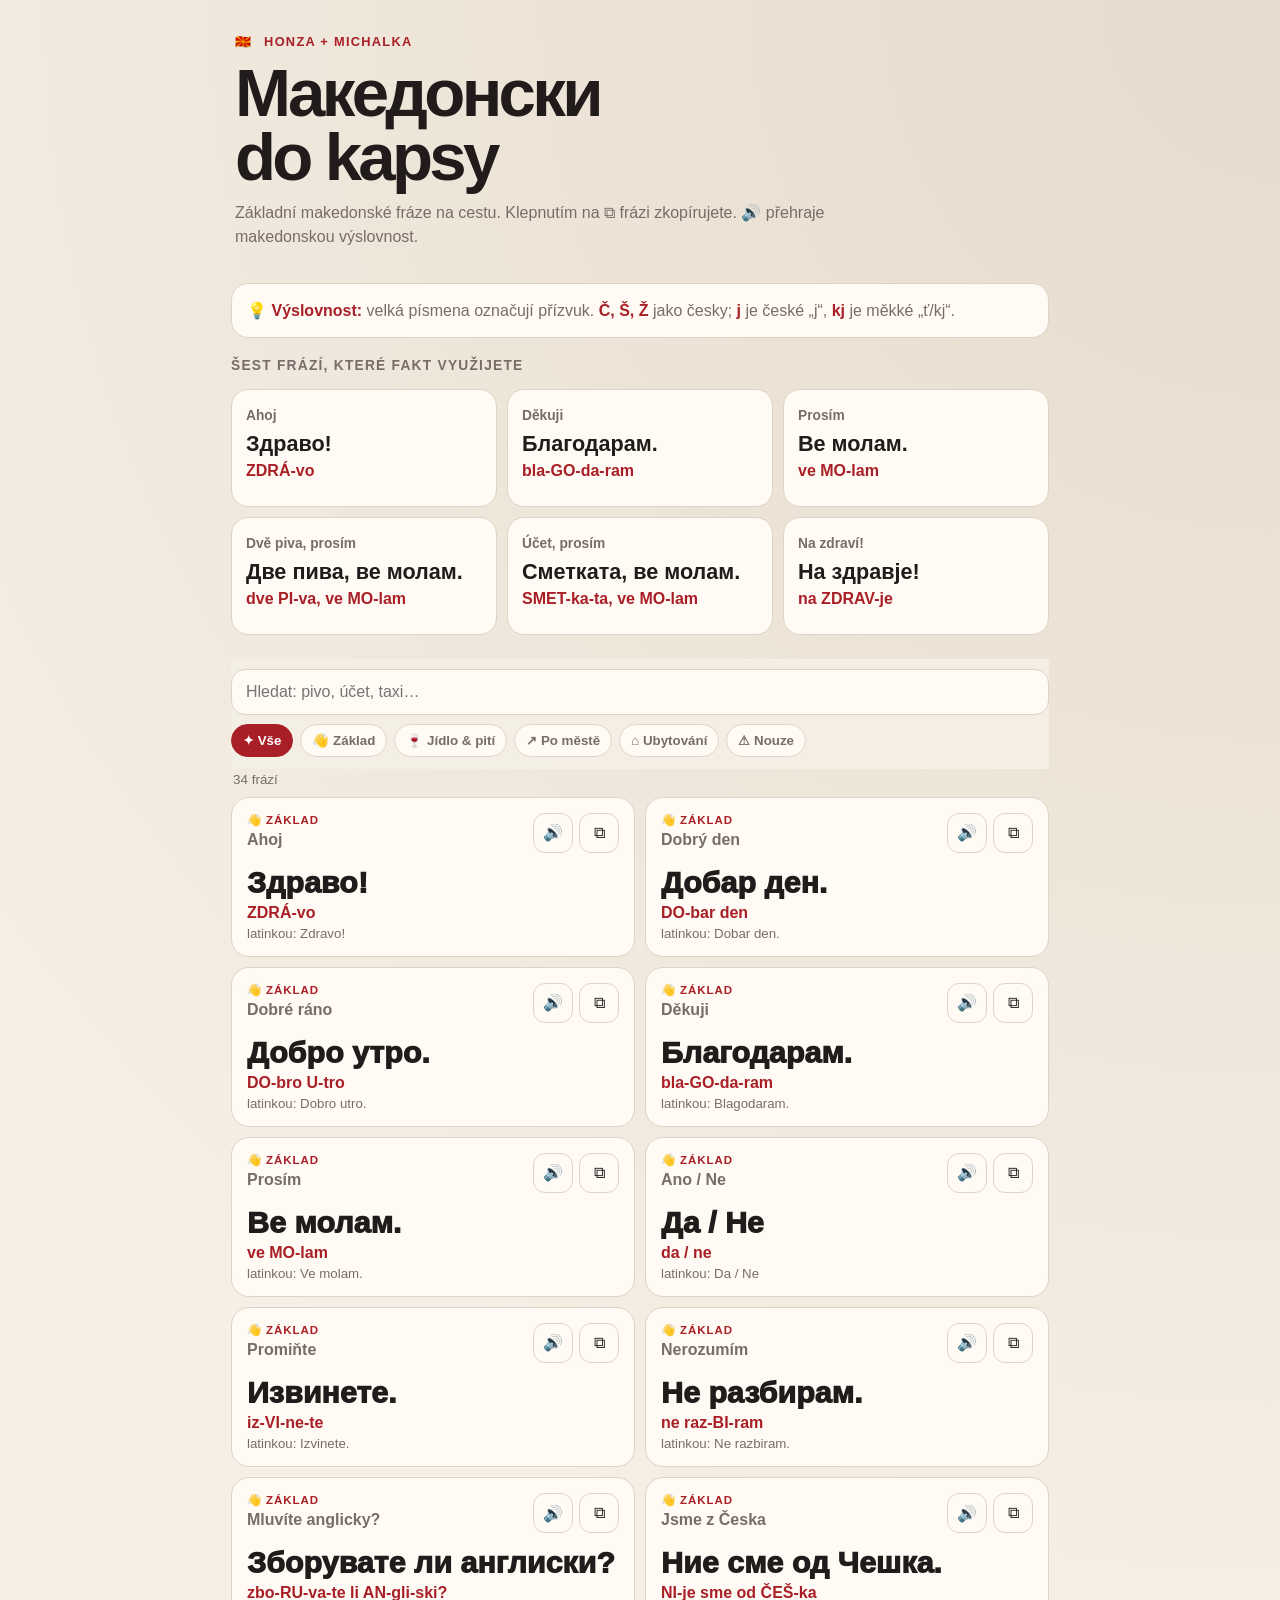
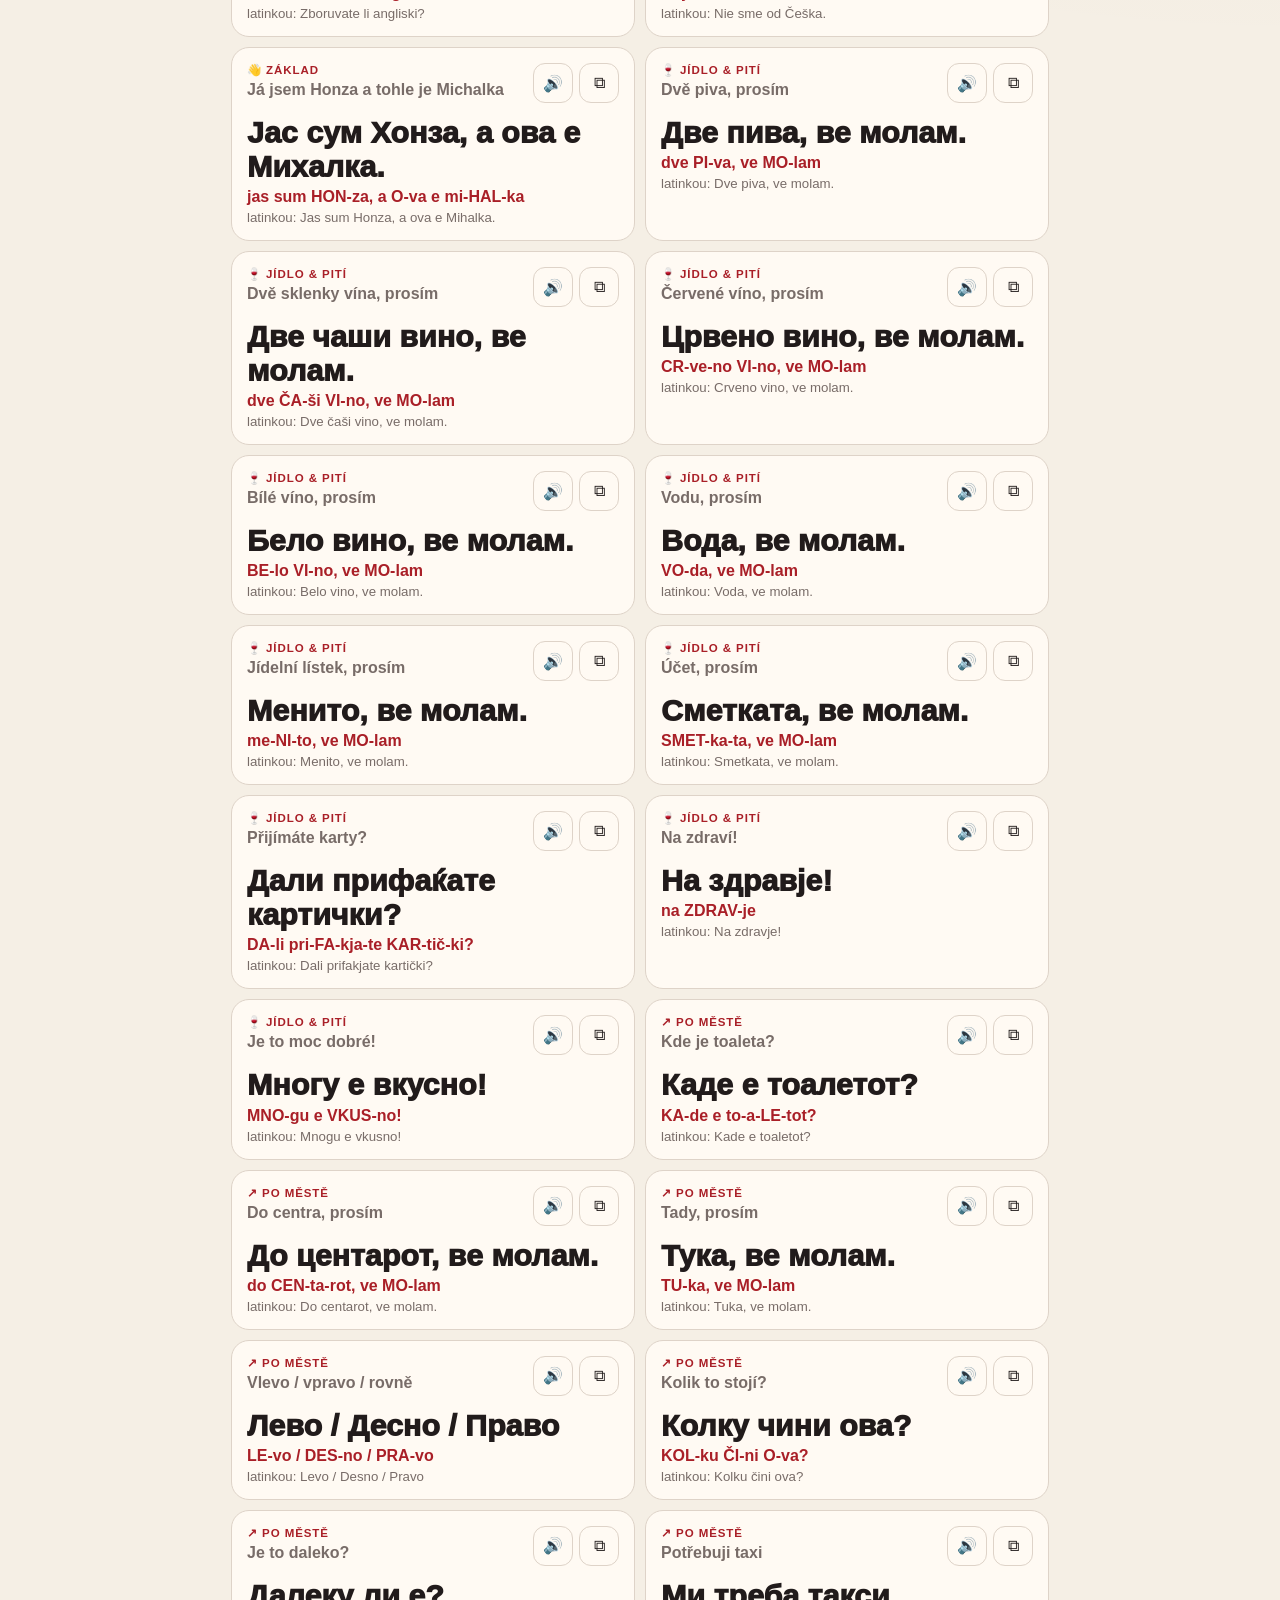
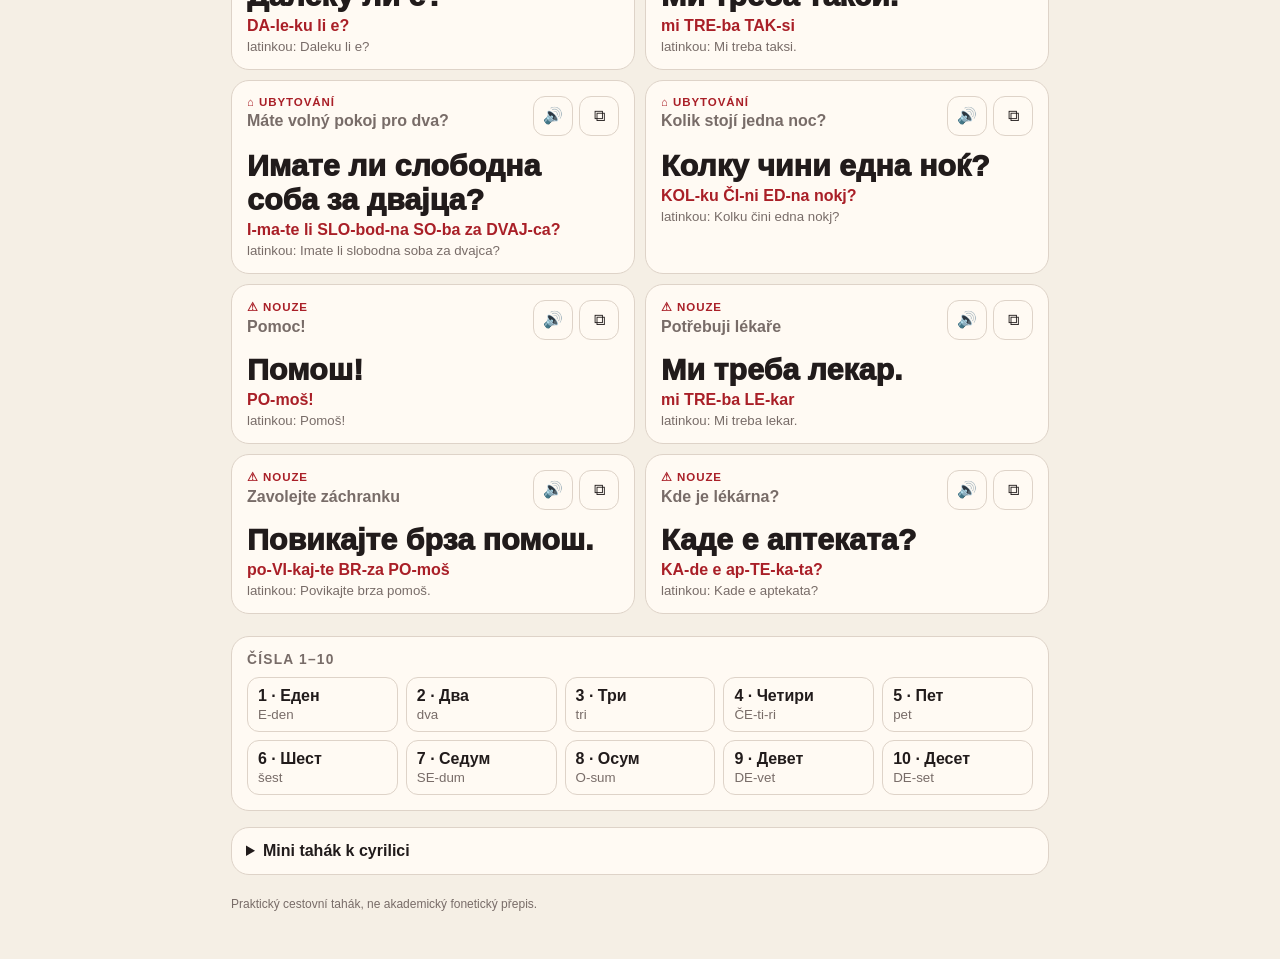
==== commit f191ed4c: "Use neural Macedonian MP3 files in phrasebook" ====
--- a/makedonstina.html
+++ b/makedonstina.html
@@ -15,7 +15,7 @@
 .tip{margin:20px 0;padding:15px;border:1px solid var(--line);border-radius:17px;background:var(--card);line-height:1.45;color:var(--muted)}.tip b{color:var(--red)}
 .top{display:grid;grid-template-columns:repeat(2,1fr);gap:10px;margin:16px 0 24px}.quick{border:1px solid var(--line);border-radius:17px;background:var(--card);padding:14px;min-height:118px}.quick .cz{color:var(--muted);font-weight:700;font-size:.86rem}.quick .mk{font-size:1.35rem;font-weight:900;margin:9px 0 6px}.say{color:var(--red);font-weight:900}
 .toolbar{position:sticky;top:0;z-index:4;padding:10px 0 12px;background:color-mix(in srgb,var(--bg) 92%,transparent);backdrop-filter:blur(14px)}input{width:100%;border:1px solid var(--line);border-radius:14px;background:var(--card);color:var(--text);padding:13px 14px;font-size:1rem;outline:none}.chips{display:flex;gap:7px;overflow:auto;padding:9px 0 0;scrollbar-width:none}.chips::-webkit-scrollbar{display:none}.chip{white-space:nowrap;border:1px solid var(--line);background:var(--card);color:var(--muted);border-radius:999px;padding:8px 11px;font-weight:800}.chip.on{background:var(--red);border-color:var(--red);color:#fff}
-#count{font-size:.84rem;color:var(--muted);margin:3px 2px 10px}.cards{display:grid;gap:10px}.card{border:1px solid var(--line);border-radius:18px;background:var(--card);padding:15px}.row{display:flex;justify-content:space-between;gap:12px;align-items:flex-start}.cat{color:var(--red);font-size:.72rem;text-transform:uppercase;font-weight:900;letter-spacing:.08em}.cz{color:var(--muted);font-weight:750;margin-top:4px}.mk{font-size:clamp(1.42rem,6vw,1.9rem);font-weight:950;line-height:1.12;margin:12px 0 5px}.latin{font-size:.83rem;color:var(--muted);margin-top:4px}.buttons{display:flex;gap:6px}.icon{width:40px;height:40px;border:1px solid var(--line);border-radius:12px;background:transparent;color:var(--text);font-size:1rem}.numbers{margin-top:22px;border:1px solid var(--line);border-radius:18px;background:var(--card);padding:15px}.numbers h2{font-size:.86rem;text-transform:uppercase;letter-spacing:.09em;color:var(--muted);margin:0 0 10px}.ngrid{display:grid;grid-template-columns:repeat(2,1fr);gap:8px}.n{padding:9px 10px;border:1px solid var(--line);border-radius:12px}.n small{display:block;color:var(--muted);margin-top:2px}
+#count{font-size:.84rem;color:var(--muted);margin:3px 2px 10px}.cards{display:grid;gap:10px}.card{border:1px solid var(--line);border-radius:18px;background:var(--card);padding:15px}.row{display:flex;justify-content:space-between;gap:12px;align-items:flex-start}.cat{color:var(--red);font-size:.72rem;text-transform:uppercase;font-weight:900;letter-spacing:.08em}.cz{color:var(--muted);font-weight:750;margin-top:4px}.mk{font-size:clamp(1.42rem,6vw,1.9rem);font-weight:950;line-height:1.12;margin:12px 0 5px}.latin{font-size:.83rem;color:var(--muted);margin-top:4px}.buttons{display:flex;gap:6px}.icon{width:40px;height:40px;border:1px solid var(--line);border-radius:12px;background:transparent;color:var(--text);font-size:1rem}.icon.playing{background:var(--red);border-color:var(--red);color:#fff}.numbers{margin-top:22px;border:1px solid var(--line);border-radius:18px;background:var(--card);padding:15px}.numbers h2{font-size:.86rem;text-transform:uppercase;letter-spacing:.09em;color:var(--muted);margin:0 0 10px}.ngrid{display:grid;grid-template-columns:repeat(2,1fr);gap:8px}.n{padding:9px 10px;border:1px solid var(--line);border-radius:12px}.n small{display:block;color:var(--muted);margin-top:2px}
 details{margin-top:16px;border:1px solid var(--line);border-radius:18px;background:var(--card);padding:14px}summary{font-weight:900}.abc{color:var(--muted);line-height:1.55;margin-top:10px}.toast{position:fixed;left:50%;bottom:25px;transform:translate(-50%,15px);background:#111;color:#fff;padding:10px 13px;border-radius:999px;opacity:0;transition:.2s;pointer-events:none}.toast.show{opacity:1;transform:translate(-50%,0)}footer{margin-top:22px;color:var(--muted);font-size:.75rem}
 @media(min-width:720px){.top{grid-template-columns:repeat(3,1fr)}.cards{grid-template-columns:repeat(2,1fr)}.ngrid{grid-template-columns:repeat(5,1fr)}} 
 </style>
@@ -25,7 +25,7 @@
 <header>
 <div class="eyebrow"><span>🇲🇰</span> HONZA + MICHALKA</div>
 <h1>Македонски<br>do kapsy</h1>
-<p class="lead">Základní makedonské fráze na cestu. ⧉ frázi zkopíruje a 🔊 přehraje makedonskou výslovnost.</p>
+<p class="lead">Základní makedonské fráze na cestu. Klepnutím na ⧉ frázi zkopírujete. 🔊 přehraje makedonskou výslovnost.</p>
 </header>
 <div class="tip">💡 <b>Výslovnost:</b> velká písmena označují přízvuk. <b>Č, Š, Ž</b> jako česky; <b>j</b> je české „j“, <b>kj</b> je měkké „ť/kj“.</div>
 <section>
@@ -88,16 +88,17 @@
 const norm=s=>s.toLowerCase().normalize("NFD").replace(/[\u0300-\u036f]/g,"");
 function toast(t){let x=document.querySelector("#toast");x.textContent=t;x.classList.add("show");setTimeout(()=>x.classList.remove("show"),1100)}
 async function copy(t){try{await navigator.clipboard.writeText(t)}catch(e){let a=document.createElement("textarea");a.value=t;document.body.append(a);a.select();document.execCommand("copy");a.remove()}toast("Zkopírováno")}
-let currentAudio=null;
-function speak(i){
-  if(currentAudio){currentAudio.pause();currentAudio.currentTime=0}
-  const a=new Audio(`audio/${i}.mp3`);
-  currentAudio=a;
-  a.play().catch(()=>toast("Zvuk se nepodařilo přehrát"));
+let currentAudio=null,currentButton=null;
+function play(i,b){
+  if(currentAudio){currentAudio.pause();currentAudio.currentTime=0;if(currentButton)currentButton.classList.remove("playing")}
+  const a=new Audio(`audio/${i}.mp3?v=2`); currentAudio=a; currentButton=b; b.classList.add("playing");
+  const done=()=>{b.classList.remove("playing"); if(currentAudio===a){currentAudio=null;currentButton=null}};
+  a.onended=done; a.onerror=()=>{done();toast("Zvuk se nepodařilo přehrát")};
+  a.play().catch(()=>{done();toast("Zvuk se nepodařilo přehrát")});
 }
 function renderTop(){document.querySelector("#top").innerHTML=P.filter(x=>x[5]).slice(0,6).map(x=>`<div class="quick"><div class="cz">${esc(x[1])}</div><div class="mk" lang="mk">${esc(x[2])}</div><div class="say">${esc(x[3])}</div></div>`).join("")}
 function renderChips(){document.querySelector("#chips").innerHTML=cats.map(c=>`<button class="chip ${c===cat?"on":""}" data-c="${esc(c)}">${icons[c]||"•"} ${esc(c)}</button>`).join("");document.querySelectorAll(".chip").forEach(b=>b.onclick=()=>{cat=b.dataset.c;renderChips();render()})}
-function render(){let q=norm(document.querySelector("#q").value),v=P.map((x,i)=>[x,i]).filter(([x])=>(cat==="Vše"||x[0]===cat)&&(!q||norm(x.join(" ")).includes(q)));document.querySelector("#count").textContent=`${v.length} frází`;document.querySelector("#cards").innerHTML=v.map(([x,i])=>`<article class="card"><div class="row"><div><div class="cat">${icons[x[0]]||"•"} ${esc(x[0])}</div><div class="cz">${esc(x[1])}</div></div><div class="buttons"><button class="icon" data-s="${i}" aria-label="Přehrát makedonskou výslovnost">🔊</button><button class="icon" data-c="${esc(x[2])}">⧉</button></div></div><div class="mk" lang="mk">${esc(x[2])}</div><div class="say">${esc(x[3])}</div><div class="latin">latinkou: ${esc(x[4])}</div></article>`).join("");document.querySelectorAll("[data-s]").forEach(b=>b.onclick=()=>speak(Number(b.dataset.s)));document.querySelectorAll(".icon[data-c]").forEach(b=>b.onclick=()=>copy(b.dataset.c))}
+function render(){let q=norm(document.querySelector("#q").value),v=P.map((x,i)=>[x,i]).filter(([x])=>(cat==="Vše"||x[0]===cat)&&(!q||norm(x.join(" ")).includes(q)));document.querySelector("#count").textContent=`${v.length} frází`;document.querySelector("#cards").innerHTML=v.map(([x,i])=>`<article class="card"><div class="row"><div><div class="cat">${icons[x[0]]||"•"} ${esc(x[0])}</div><div class="cz">${esc(x[1])}</div></div><div class="buttons"><button class="icon" data-play="${i}" aria-label="Přehrát makedonskou výslovnost">🔊</button><button class="icon" data-c="${esc(x[2])}">⧉</button></div></div><div class="mk" lang="mk">${esc(x[2])}</div><div class="say">${esc(x[3])}</div><div class="latin">latinkou: ${esc(x[4])}</div></article>`).join("");document.querySelectorAll("[data-play]").forEach(b=>b.onclick=()=>play(Number(b.dataset.play),b));document.querySelectorAll(".icon[data-c]").forEach(b=>b.onclick=()=>copy(b.dataset.c))}
 document.querySelector("#numbers").innerHTML=N.map(x=>`<div class="n"><b>${x[0]} · ${x[1]}</b><small>${x[2]}</small></div>`).join("");
 document.querySelector("#q").oninput=render;renderTop();renderChips();render();
 </script>
